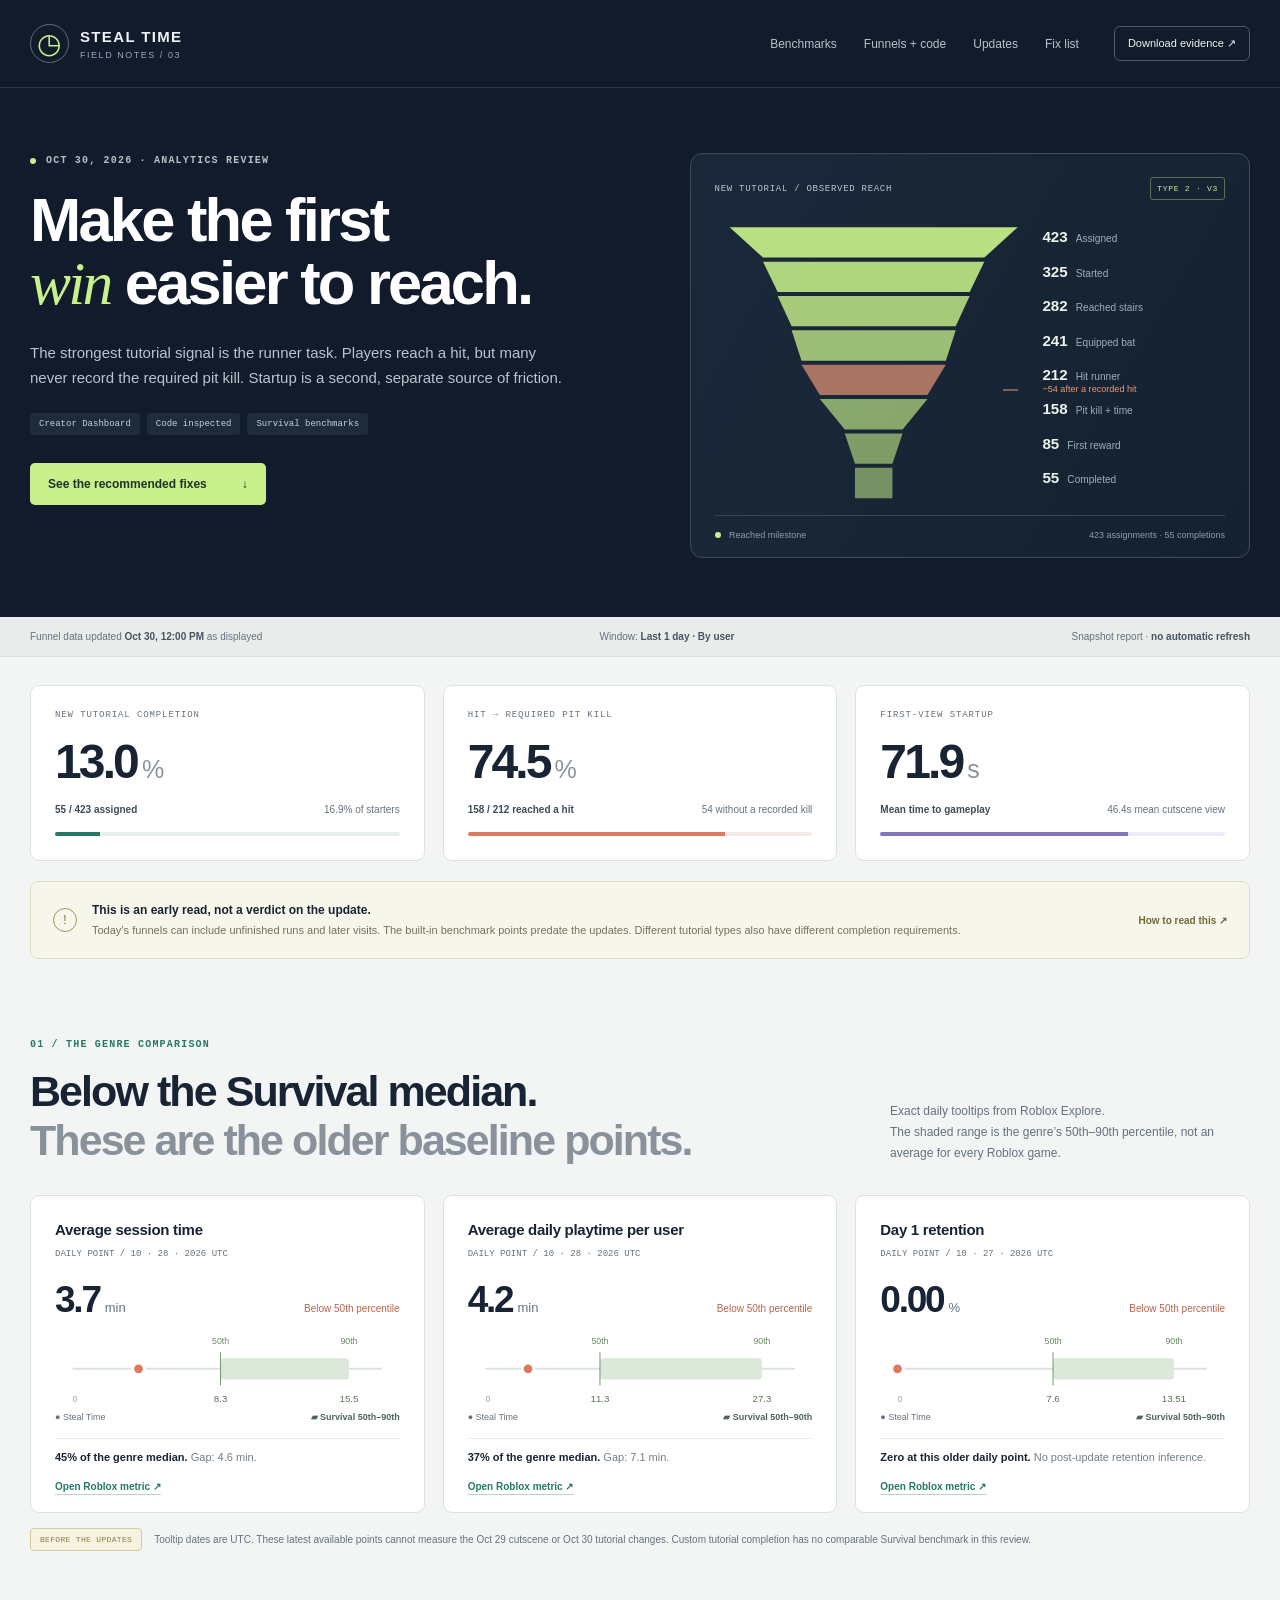
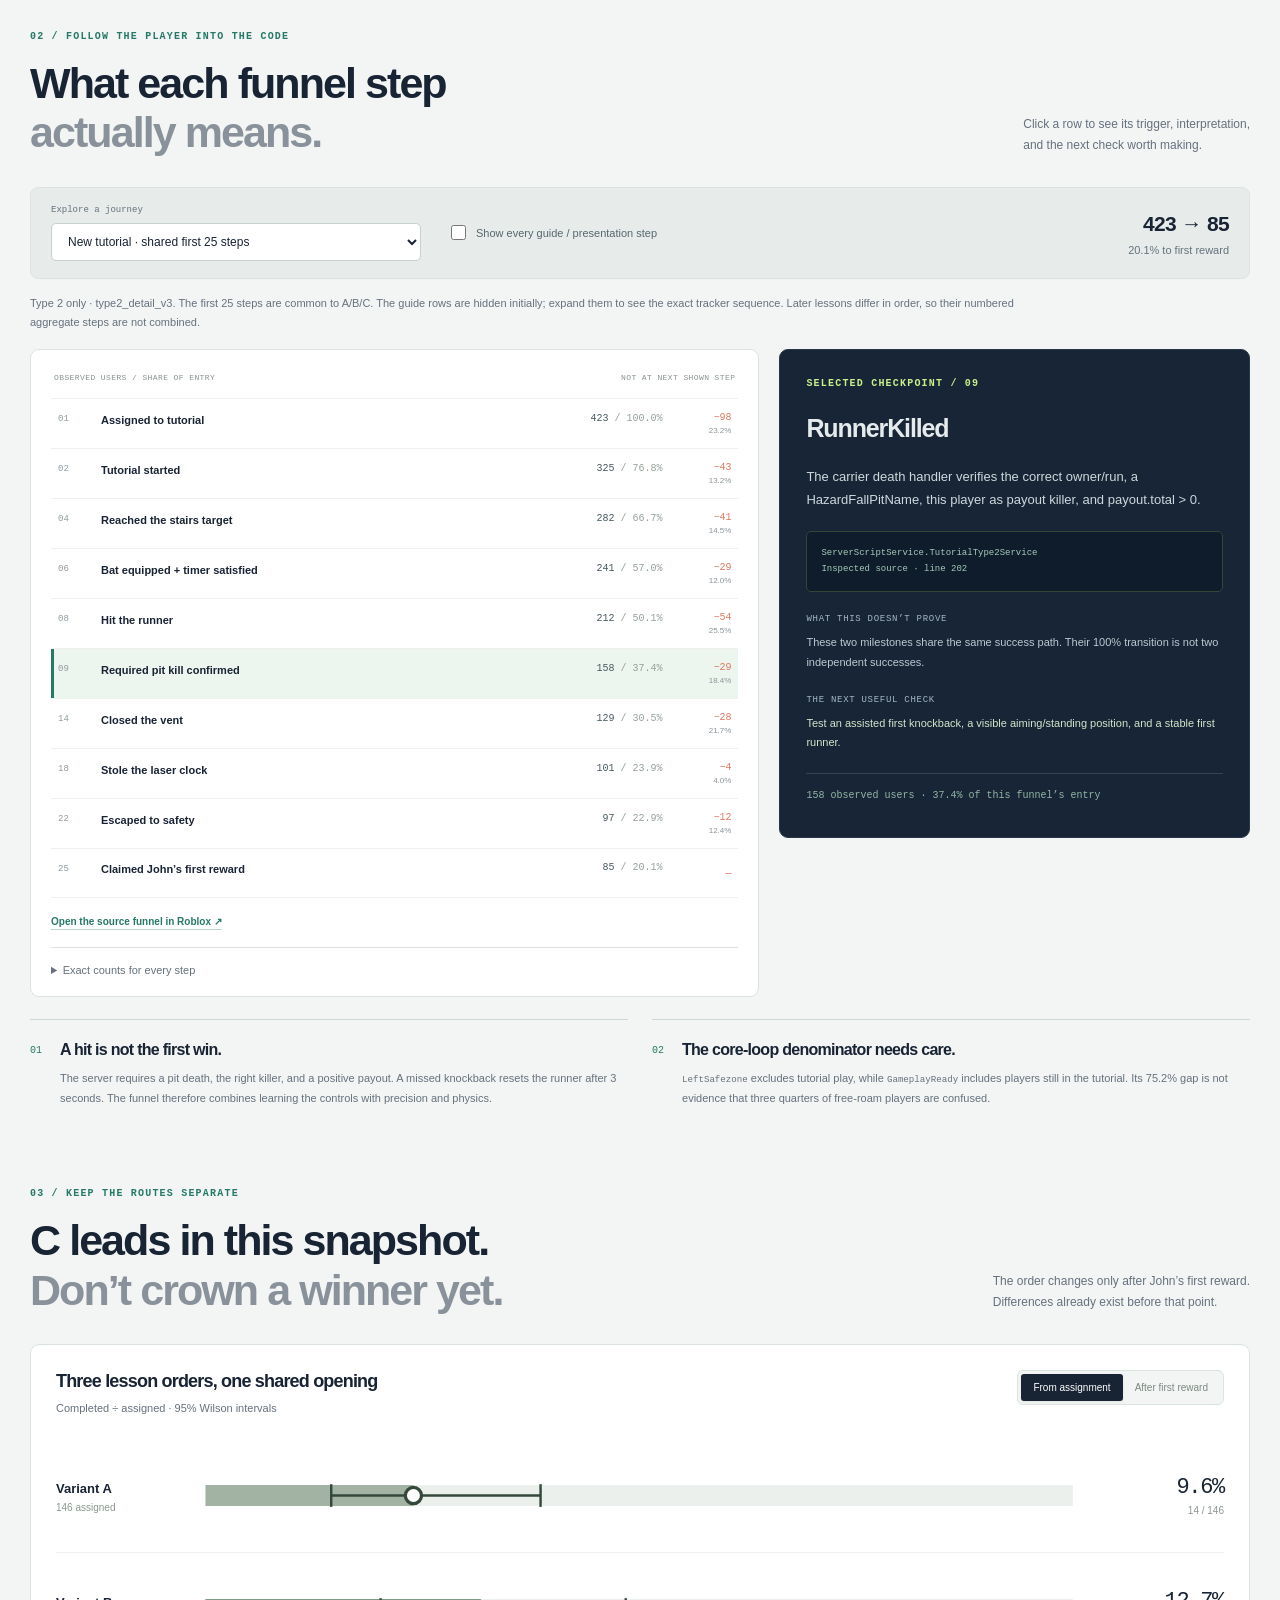
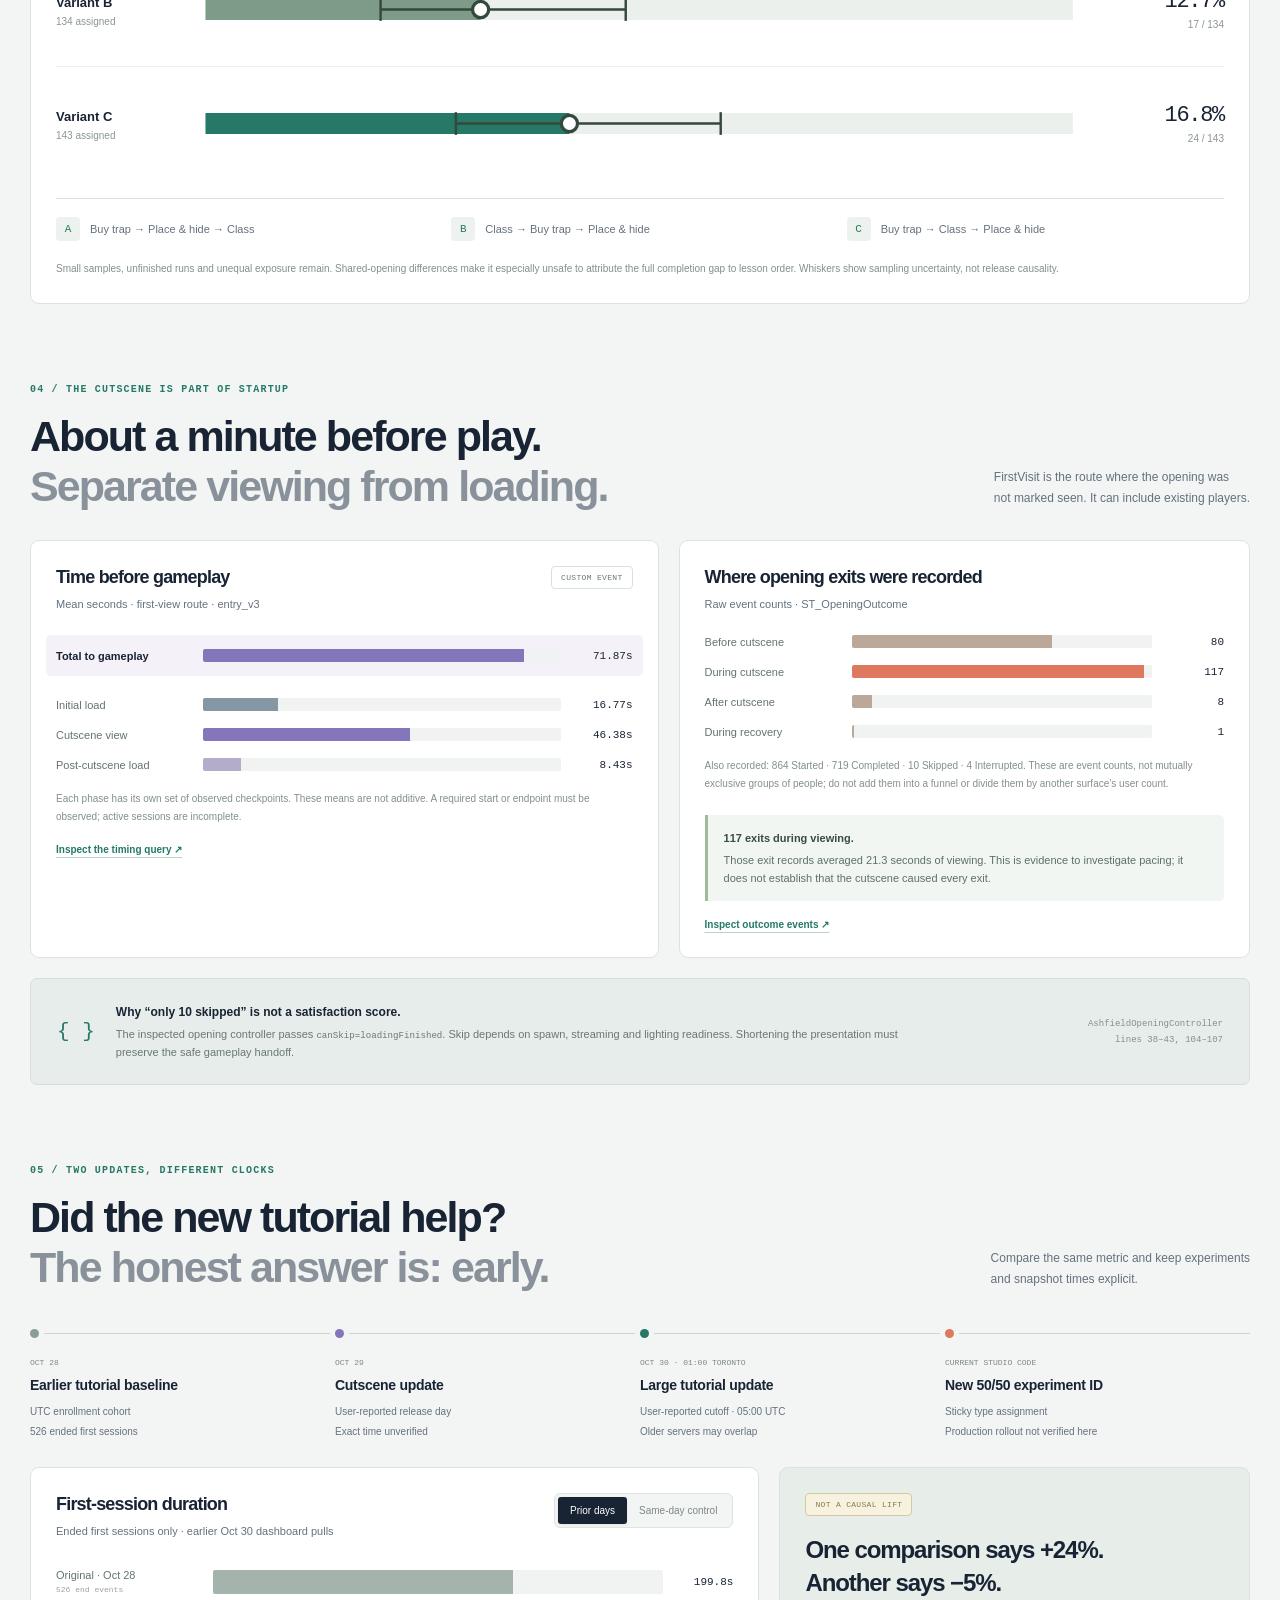
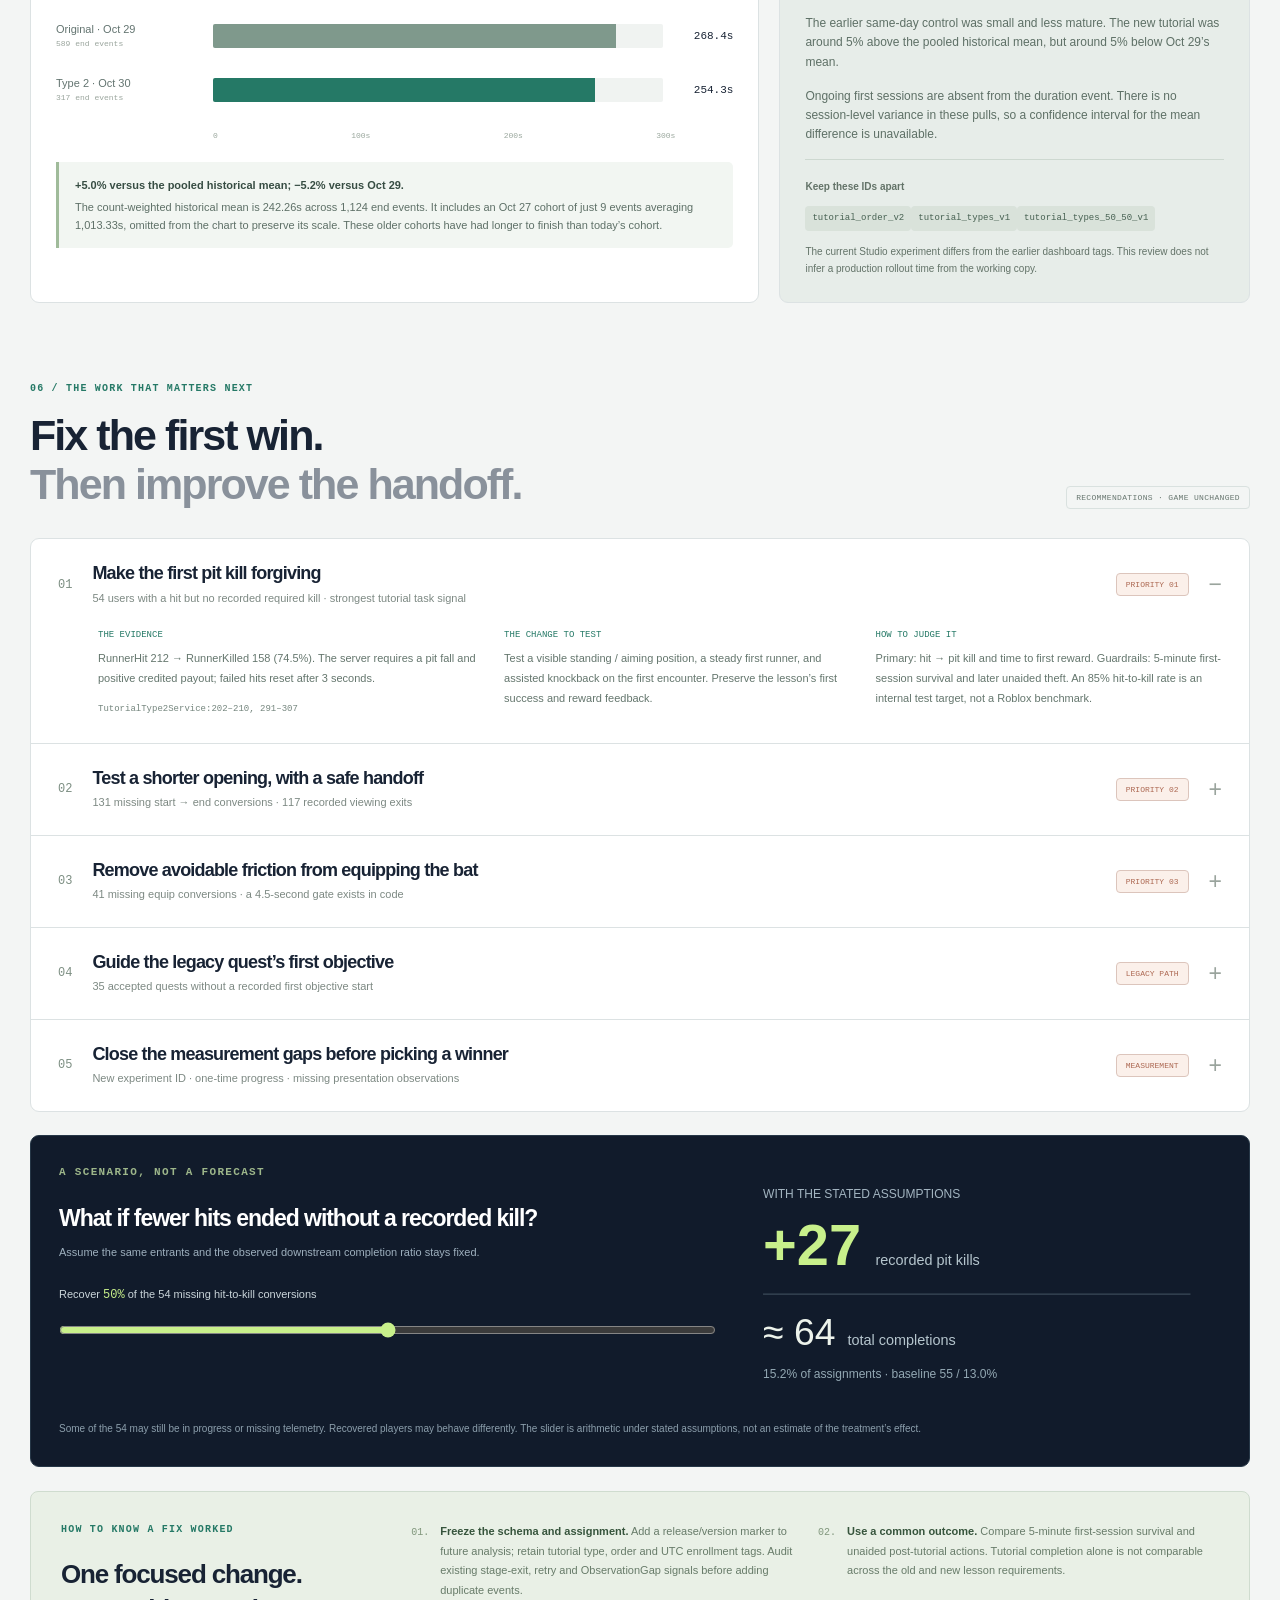
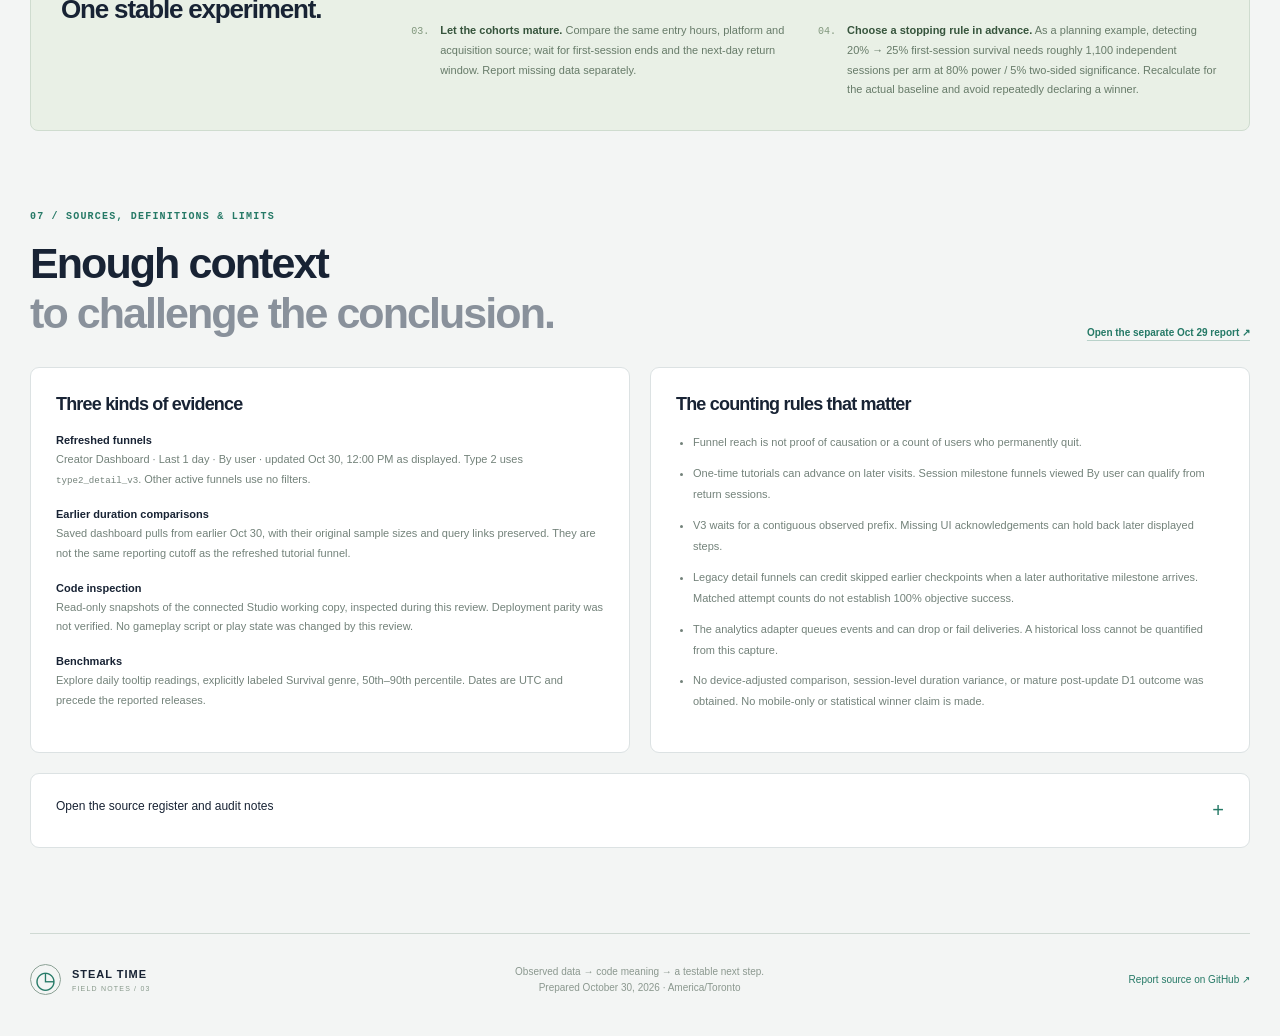
==== oct30/index.html @ 469594ca "Add visual October 30 tutorial and Survival benchmark review" ====
<!doctype html>
<html lang="en">
<head>
  <meta charset="utf-8"><meta name="viewport" content="width=device-width, initial-scale=1">
  <meta name="theme-color" content="#111b2b"><meta name="robots" content="noindex,nofollow">
  <meta name="description" content="A visual, code-linked review of Steal Time's tutorial, cutscene, player funnels and Survival genre benchmarks.">
  <title>Steal Time / Where players get stuck</title>
  <link rel="icon" href="data:image/svg+xml,%3Csvg xmlns='http://www.w3.org/2000/svg' viewBox='0 0 64 64'%3E%3Crect width='64' height='64' rx='16' fill='%23111b2b'/%3E%3Ctext x='32' y='45' text-anchor='middle' font-size='44' fill='%23c8f08b'%3E◷%3C/text%3E%3C/svg%3E">
  <link rel="stylesheet" href="styles.css?v=1">
</head>
<body>
<a class="skip" href="#main">Skip to report</a>
<header class="masthead"><a class="brand" href="#main"><span class="brand-icon">◷</span><span>STEAL TIME <small>FIELD NOTES / 03</small></span></a><nav aria-label="Report navigation"><a href="#benchmarks">Benchmarks</a><a href="#funnels">Funnels + code</a><a href="#updates">Updates</a><a href="#fixes">Fix list</a></nav><button class="download" id="download" disabled>Download evidence ↗</button></header>
<main id="main">
<section class="hero">
  <div class="hero-copy"><p class="eyebrow"><span class="live-dot"></span> OCT 30, 2026 · ANALYTICS REVIEW</p><h1>Make the first<br><em>win</em> easier to reach.</h1><p class="hero-intro">The strongest tutorial signal is the runner task. Players reach a hit, but many never record the required pit kill. Startup is a second, separate source of friction.</p><div class="hero-tags"><span>Creator Dashboard</span><span>Code inspected</span><span>Survival benchmarks</span></div><a class="primary" href="#fixes">See the recommended fixes <span>↓</span></a></div>
  <div class="hero-visual"><div class="visual-heading"><span>NEW TUTORIAL / OBSERVED REACH</span><span class="pill">TYPE 2 · V3</span></div><div id="hero-funnel" aria-label="Tutorial milestone reach chart"></div><div class="hero-visual-bottom"><span><i class="legend-green"></i> Reached milestone</span><span>423 assignments · 55 completions</span></div></div>
</section>
<div class="report-meta"><span>Funnel data updated <b>Oct 30, 12:00 PM</b> as displayed</span><span>Window: <b>Last 1 day · By user</b></span><span>Snapshot report · <b>no automatic refresh</b></span></div>
<div id="load-status" role="status">Loading the verified evidence…</div>
<div id="report" hidden>
<section class="stat-grid" aria-label="Key observations">
  <article class="stat"><p>NEW TUTORIAL COMPLETION</p><strong>13.0<span>%</span></strong><div class="stat-bottom"><b>55 / 423 assigned</b><span>16.9% of starters</span></div><div class="microbar"><i style="width:13%"></i></div></article>
  <article class="stat"><p>HIT → REQUIRED PIT KILL</p><strong>74.5<span>%</span></strong><div class="stat-bottom"><b>158 / 212 reached a hit</b><span>54 without a recorded kill</span></div><div class="microbar coral"><i style="width:74.53%"></i></div></article>
  <article class="stat"><p>FIRST-VIEW STARTUP</p><strong>71.9<span>s</span></strong><div class="stat-bottom"><b>Mean time to gameplay</b><span>46.4s mean cutscene view</span></div><div class="microbar violet"><i style="width:71.9%"></i></div></article>
</section>
<aside class="read-first"><span class="notice-icon">!</span><div><strong>This is an early read, not a verdict on the update.</strong><p>Today’s funnels can include unfinished runs and later visits. The built-in benchmark points predate the updates. Different tutorial types also have different completion requirements.</p></div><a href="#method">How to read this ↗</a></aside>

<section id="benchmarks" class="section">
  <div class="section-head"><div><p class="eyebrow">01 / THE GENRE COMPARISON</p><h2>Below the Survival median.<br><span>These are the older baseline points.</span></h2></div><p class="section-description">Exact daily tooltips from Roblox Explore.<br>The shaded range is the genre’s 50th–90th percentile, not an average for every Roblox game.</p></div>
  <div class="benchmark-grid" id="benchmark-grid"></div>
  <div class="footnote"><span class="mini-pill amber">BEFORE THE UPDATES</span> Tooltip dates are UTC. These latest available points cannot measure the Oct 29 cutscene or Oct 30 tutorial changes. Custom tutorial completion has no comparable Survival benchmark in this review.</div>
</section>

<section id="funnels" class="section">
  <div class="section-head"><div><p class="eyebrow">02 / FOLLOW THE PLAYER INTO THE CODE</p><h2>What each funnel step<br><span>actually means.</span></h2></div><p class="section-description">Click a row to see its trigger, interpretation,<br>and the next check worth making.</p></div>
  <div class="funnel-toolbar"><label>Explore a journey<select id="funnel-select"><option value="shared">New tutorial · shared first 25 steps</option><option value="A">New tutorial · variant A</option><option value="B">New tutorial · variant B</option><option value="C">New tutorial · variant C</option><option value="ST_FirstVisitEntryV3">First-view opening · ST_FirstVisitEntryV3</option><option value="ST_StartupV2">All startup · ST_StartupV2</option><option value="ST_RejoinEntryV3">Returning-player entry · ST_RejoinEntryV3</option><option value="ST_CoreLoop">Normal gameplay · ST_CoreLoop</option><option value="ST_FollowupV2">Legacy tutorial follow-up · ST_FollowupV2</option><option value="ST_Engagement">Session milestones · ST_Engagement</option><option value="ST_Monetization">Shop funnel · ST_Monetization</option></select></label><label class="toggle-label"><input type="checkbox" id="show-guides"> Show every guide / presentation step</label><div class="funnel-summary" id="funnel-summary"></div></div>
  <p class="context" id="funnel-context"></p>
  <div class="funnel-layout"><div class="panel funnel-panel"><div class="chart-columns"><span>OBSERVED USERS / SHARE OF ENTRY</span><span>NOT AT NEXT SHOWN STEP</span></div><div id="funnel-chart"></div><a id="funnel-source" class="source-link" target="_blank" rel="noreferrer">Open the source funnel in Roblox ↗</a><details class="exact-table"><summary>Exact counts for every step</summary><div id="exact-table" class="table-scroll"></div></details></div><aside class="panel code-panel" id="code-panel" aria-live="polite"></aside></div>
  <div class="two-callouts"><article><span class="callout-number">01</span><div><h3>A hit is not the first win.</h3><p>The server requires a pit death, the right killer, and a positive payout. A missed knockback resets the runner after 3 seconds. The funnel therefore combines learning the controls with precision and physics.</p></div></article><article><span class="callout-number">02</span><div><h3>The core-loop denominator needs care.</h3><p><code>LeftSafezone</code> excludes tutorial play, while <code>GameplayReady</code> includes players still in the tutorial. Its 75.2% gap is not evidence that three quarters of free-roam players are confused.</p></div></article></div>
</section>

<section id="variants" class="section">
  <div class="section-head"><div><p class="eyebrow">03 / KEEP THE ROUTES SEPARATE</p><h2>C leads in this snapshot.<br><span>Don’t crown a winner yet.</span></h2></div><p class="section-description">The order changes only after John’s first reward.<br>Differences already exist before that point.</p></div>
  <div class="panel"><div class="panel-head"><div><h3>Three lesson orders, one shared opening</h3><p id="variant-caption">Completed ÷ assigned · 95% Wilson intervals</p></div><div class="segmented" aria-label="Variant comparison denominator"><button class="active" data-denominator="assigned" aria-pressed="true">From assignment</button><button data-denominator="reward" aria-pressed="false">After first reward</button></div></div><div id="variant-chart"></div><div class="route-grid"><div><b>A</b><span>Buy trap → Place & hide → Class</span></div><div><b>B</b><span>Class → Buy trap → Place & hide</span></div><div><b>C</b><span>Buy trap → Class → Place & hide</span></div></div><p class="chart-note">Small samples, unfinished runs and unequal exposure remain. Shared-opening differences make it especially unsafe to attribute the full completion gap to lesson order. Whiskers show sampling uncertainty, not release causality.</p></div>
</section>

<section id="opening" class="section">
  <div class="section-head"><div><p class="eyebrow">04 / THE CUTSCENE IS PART OF STARTUP</p><h2>About a minute before play.<br><span>Separate viewing from loading.</span></h2></div><p class="section-description">FirstVisit is the route where the opening was<br>not marked seen. It can include existing players.</p></div>
  <div class="opening-grid"><article class="panel"><div class="panel-head"><div><h3>Time before gameplay</h3><p>Mean seconds · first-view route · entry_v3</p></div><span class="mini-pill">CUSTOM EVENT</span></div><div id="timing-chart"></div><p class="chart-note">Each phase has its own set of observed checkpoints. These means are not additive. A required start or endpoint must be observed; active sessions are incomplete.</p><a id="timing-source" class="source-link" target="_blank" rel="noreferrer">Inspect the timing query ↗</a></article><article class="panel"><div class="panel-head"><div><h3>Where opening exits were recorded</h3><p>Raw event counts · ST_OpeningOutcome</p></div></div><div id="opening-exits"></div><div class="small-insight"><strong>117 exits during viewing.</strong><p>Those exit records averaged 21.3 seconds of viewing. This is evidence to investigate pacing; it does not establish that the cutscene caused every exit.</p></div><a id="opening-source" class="source-link" target="_blank" rel="noreferrer">Inspect outcome events ↗</a></article></div>
  <div class="code-strip"><span class="code-symbol">{ }</span><div><strong>Why “only 10 skipped” is not a satisfaction score.</strong><p>The inspected opening controller passes <code>canSkip=loadingFinished</code>. Skip depends on spawn, streaming and lighting readiness. Shortening the presentation must preserve the safe gameplay handoff.</p></div><span class="source-file">AshfieldOpeningController<br>lines 38–43, 104–107</span></div>
</section>

<section id="updates" class="section">
  <div class="section-head"><div><p class="eyebrow">05 / TWO UPDATES, DIFFERENT CLOCKS</p><h2>Did the new tutorial help?<br><span>The honest answer is: early.</span></h2></div><p class="section-description">Compare the same metric and keep experiments<br>and snapshot times explicit.</p></div>
  <div class="timeline"><article><span class="timeline-dot muted"></span><p>OCT 28</p><h3>Earlier tutorial baseline</h3><span>UTC enrollment cohort<br>526 ended first sessions</span></article><article><span class="timeline-dot purple"></span><p>OCT 29</p><h3>Cutscene update</h3><span>User-reported release day<br>Exact time unverified</span></article><article><span class="timeline-dot green"></span><p>OCT 30 · 01:00 TORONTO</p><h3>Large tutorial update</h3><span>User-reported cutoff · 05:00 UTC<br>Older servers may overlap</span></article><article><span class="timeline-dot coral-dot"></span><p>CURRENT STUDIO CODE</p><h3>New 50/50 experiment ID</h3><span>Sticky type assignment<br>Production rollout not verified here</span></article></div>
  <div class="comparison-layout"><article class="panel"><div class="panel-head"><div><h3>First-session duration</h3><p id="comparison-caption">Ended first sessions only · earlier Oct 30 dashboard pulls</p></div><div class="segmented" aria-label="Duration comparison"><button class="active" data-comparison="historical" aria-pressed="true">Prior days</button><button data-comparison="sameDay" aria-pressed="false">Same-day control</button></div></div><div id="duration-chart"></div><div id="comparison-note" class="small-insight"></div></article><article class="panel comparison-readout"><span class="mini-pill amber">NOT A CAUSAL LIFT</span><h3>One comparison says +24%.<br>Another says −5%.</h3><p>The earlier same-day control was small and less mature. The new tutorial was around 5% above the pooled historical mean, but around 5% below Oct 29’s mean.</p><p>Ongoing first sessions are absent from the duration event. There is no session-level variance in these pulls, so a confidence interval for the mean difference is unavailable.</p><div class="separation-note"><strong>Keep these IDs apart</strong><code>tutorial_order_v2</code><code>tutorial_types_v1</code><code>tutorial_types_50_50_v1</code><span>The current Studio experiment differs from the earlier dashboard tags. This review does not infer a production rollout time from the working copy.</span></div></article></div>
</section>

<section id="fixes" class="section">
  <div class="section-head"><div><p class="eyebrow">06 / THE WORK THAT MATTERS NEXT</p><h2>Fix the first win.<br><span>Then improve the handoff.</span></h2></div><span class="mini-pill">RECOMMENDATIONS · GAME UNCHANGED</span></div>
  <div class="fix-list" id="fix-list"></div>
  <div class="opportunity panel"><div><p class="eyebrow">A SCENARIO, NOT A FORECAST</p><h3>What if fewer hits ended without a recorded kill?</h3><p>Assume the same entrants and the observed downstream completion ratio stays fixed.</p><label for="rescue">Recover <output id="rescue-pct">50%</output> of the 54 missing hit-to-kill conversions</label><input id="rescue" type="range" min="0" max="100" value="50" step="5"></div><div id="scenario-chart"></div><p class="chart-note">Some of the 54 may still be in progress or missing telemetry. Recovered players may behave differently. The slider is arithmetic under stated assumptions, not an estimate of the treatment’s effect.</p></div>
  <div class="experiment-plan"><div><p class="eyebrow">HOW TO KNOW A FIX WORKED</p><h3>One focused change.<br>One stable experiment.</h3></div><ol><li><b>Freeze the schema and assignment.</b> Add a release/version marker to future analysis; retain tutorial type, order and UTC enrollment tags. Audit existing stage-exit, retry and ObservationGap signals before adding duplicate events.</li><li><b>Use a common outcome.</b> Compare 5-minute first-session survival and unaided post-tutorial actions. Tutorial completion alone is not comparable across the old and new lesson requirements.</li><li><b>Let the cohorts mature.</b> Compare the same entry hours, platform and acquisition source; wait for first-session ends and the next-day return window. Report missing data separately.</li><li><b>Choose a stopping rule in advance.</b> As a planning example, detecting 20% → 25% first-session survival needs roughly 1,100 independent sessions per arm at 80% power / 5% two-sided significance. Recalculate for the actual baseline and avoid repeatedly declaring a winner.</li></ol></div>
</section>

<section id="method" class="section methodology">
  <div class="section-head"><div><p class="eyebrow">07 / SOURCES, DEFINITIONS & LIMITS</p><h2>Enough context<br><span>to challenge the conclusion.</span></h2></div><a href="../" class="source-link">Open the separate Oct 29 report ↗</a></div>
  <div class="method-grid"><article class="panel"><h3>Three kinds of evidence</h3><dl><dt>Refreshed funnels</dt><dd>Creator Dashboard · Last 1 day · By user · updated Oct 30, 12:00 PM as displayed. Type 2 uses <code>type2_detail_v3</code>. Other active funnels use no filters.</dd><dt>Earlier duration comparisons</dt><dd>Saved dashboard pulls from earlier Oct 30, with their original sample sizes and query links preserved. They are not the same reporting cutoff as the refreshed tutorial funnel.</dd><dt>Code inspection</dt><dd>Read-only snapshots of the connected Studio working copy, inspected during this review. Deployment parity was not verified. No gameplay script or play state was changed by this review.</dd><dt>Benchmarks</dt><dd>Explore daily tooltip readings, explicitly labeled Survival genre, 50th–90th percentile. Dates are UTC and precede the reported releases.</dd></dl></article><article class="panel"><h3>The counting rules that matter</h3><ul><li>Funnel reach is not proof of causation or a count of users who permanently quit.</li><li>One-time tutorials can advance on later visits. Session milestone funnels viewed By user can qualify from return sessions.</li><li>V3 waits for a contiguous observed prefix. Missing UI acknowledgements can hold back later displayed steps.</li><li>Legacy detail funnels can credit skipped earlier checkpoints when a later authoritative milestone arrives. Matched attempt counts do not establish 100% objective success.</li><li>The analytics adapter queues events and can drop or fail deliveries. A historical loss cannot be quantified from this capture.</li><li>No device-adjusted comparison, session-level duration variance, or mature post-update D1 outcome was obtained. No mobile-only or statistical winner claim is made.</li></ul></article></div>
  <details class="panel source-details"><summary>Open the source register and audit notes <span>+</span></summary><div id="source-register"></div><ul id="audit-notes"></ul><div class="docs"><a href="https://create.roblox.com/docs/production/analytics/analytics-dashboard" target="_blank" rel="noreferrer">Roblox benchmark definitions ↗</a><a href="https://create.roblox.com/docs/production/analytics/funnel-events" target="_blank" rel="noreferrer">Roblox funnel counting rules ↗</a><a href="https://create.roblox.com/docs/production/analytics/engagement" target="_blank" rel="noreferrer">Roblox engagement metrics ↗</a><a href="https://create.roblox.com/docs/discovery-faq" target="_blank" rel="noreferrer">Discovery and benchmark context ↗</a></div></details>
</section>
</div>
<footer><a class="brand" href="#main"><span class="brand-icon">◷</span><span>STEAL TIME <small>FIELD NOTES / 03</small></span></a><p>Observed data → code meaning → a testable next step.<br>Prepared October 30, 2026 · America/Toronto</p><a href="https://github.com/claorx/steal-time-insights/tree/codex/publish/oct30" target="_blank" rel="noreferrer">Report source on GitHub ↗</a></footer>
</main>
<script src="app.js?v=1" defer></script>
</body></html>
---- oct30/styles.css ----
@charset "UTF-8";
:root{--ink:#182334;--muted:#65717e;--paper:#f3f5f4;--line:#dce2e3;--navy:#111b2b;--green:#c8f08b;--teal:#257966;--coral:#de785f;--purple:#8575ba;--blue:#4e81ab;--mono:ui-monospace,Consolas,monospace}
*{box-sizing:border-box}html{scroll-behavior:smooth;scroll-padding-top:100px}body{margin:0;background:var(--paper);color:var(--ink);font-family:Inter,"Segoe UI",Arial,sans-serif;-webkit-font-smoothing:antialiased}button,select,input{font:inherit}button,a,input,select{touch-action:manipulation}button{cursor:pointer}a{color:inherit;text-decoration:none}button:focus-visible,a:focus-visible,input:focus-visible,select:focus-visible,summary:focus-visible{outline:3px solid #5598c8;outline-offset:4px}button{color:inherit}p{line-height:1.6}h1,h2,h3,p{margin-top:0}h1,h2,h3{letter-spacing:-.045em}h2{font-size:clamp(29px,3.5vw,43px);line-height:1.15;margin-bottom:0;font-weight:650}h2 span{color:#89919b}h3{font-size:21px;line-height:1.3;font-weight:650;margin-bottom:10px}code{font-family:var(--mono);font-size:.83em;overflow-wrap:anywhere}svg{display:block;max-width:100%;height:auto}svg text{font-family:Inter,"Segoe UI",Arial,sans-serif}svg .svg-mono{font-family:var(--mono)}[hidden]{display:none!important}.skip{position:fixed;left:16px;top:-100px;background:white;padding:14px;z-index:200}.skip:focus{top:12px}
.masthead{height:88px;background:var(--navy);color:#f0f2f6;display:flex;align-items:center;gap:35px;padding:0 max(30px,calc((100vw - 1350px)/2));border-bottom:1px solid #2b3543;position:sticky;top:0;z-index:30}.brand{display:flex;align-items:center;gap:11px;font-size:15px;font-weight:750;letter-spacing:.09em;white-space:nowrap}.brand-icon{display:grid;place-items:center;width:39px;height:39px;border:1px solid #5b6e74;border-radius:50%;color:var(--green);font-size:28px;font-weight:400;line-height:1}.brand small{display:block;font-size:9px;letter-spacing:.17em;color:#9aa8b4;font-weight:500;margin-top:5px}.masthead nav{display:flex;gap:27px;margin-left:auto;font-size:12px;color:#b6c1ca}.masthead nav a:hover{color:white}.download{background:transparent;border:1px solid #4b5867;border-radius:6px;padding:10px 13px;font-size:11px;white-space:nowrap;color:#eef3f1}.download:disabled{opacity:.5}main{overflow:hidden}.hero{background:var(--navy);color:white;display:grid;grid-template-columns:1.07fr 1fr;gap:60px;padding:65px max(30px,calc((100vw - 1350px)/2)) 59px}.eyebrow{font-family:var(--mono);font-size:10px;font-weight:600;letter-spacing:.12em;color:var(--teal);margin-bottom:19px}.hero .eyebrow{color:#b4c1c5;display:flex;gap:10px;align-items:center}.live-dot{height:6px;width:6px;border-radius:100%;background:var(--green)}h1{font-size:clamp(44px,4.8vw,69px);line-height:1.03;font-weight:600;margin-bottom:24px}h1 em{font-family:Georgia,serif;font-weight:400;color:var(--green)}.hero-intro{max-width:540px;color:#b9c4cf;font-size:15px;line-height:1.7;margin-bottom:22px}.hero-tags{display:flex;gap:7px;flex-wrap:wrap;margin-bottom:28px}.hero-tags span{font:9px var(--mono);padding:6px 9px;border-radius:3px;background:#1e2b3d;color:#c7d1d7}.primary{display:inline-flex;align-items:center;gap:35px;border-radius:5px;padding:14px 18px;background:var(--green);color:#203126;font-weight:650;font-size:12px}.primary:hover{background:#dcffaa}.hero-visual{align-self:center;padding:23px 24px 17px;border:1px solid #3c4b59;border-radius:12px;background:linear-gradient(120deg,#1a293a,#152131);min-width:0}.visual-heading{display:flex;justify-content:space-between;gap:10px;align-items:center;font:9px var(--mono);color:#b9c8ce;letter-spacing:.08em}.pill{font:8px var(--mono);color:var(--green);border:1px solid #5a7056;padding:6px;border-radius:3px;white-space:nowrap}.hero-visual-bottom{display:flex;justify-content:space-between;color:#8e9da9;font-size:9px;border-top:1px solid #364353;padding-top:14px;gap:10px}.hero-visual-bottom i{display:inline-block;width:6px;height:6px;border-radius:50%;background:var(--green);margin-right:6px}.report-meta{display:flex;justify-content:space-between;gap:12px;flex-wrap:wrap;padding:14px max(30px,calc((100vw - 1350px)/2));background:#e8edeb;border-bottom:1px solid var(--line);font-size:10px;color:var(--muted)}.report-meta b{color:#465460;font-weight:600}#load-status{padding:30px;text-align:center;font-size:14px}#report,.section{max-width:1350px;margin:0 auto}#report{padding:0 0 20px}.section{padding-top:78px}.section-head{display:flex;justify-content:space-between;gap:35px;align-items:flex-end;margin-bottom:29px}.section-head .eyebrow{margin-bottom:14px}.section-description{font-size:12px;color:var(--muted);margin-bottom:2px;max-width:360px;line-height:1.75}.stat-grid{display:grid;grid-template-columns:repeat(3,1fr);gap:18px;margin-top:28px}.stat{background:white;border:1px solid var(--line);padding:24px;border-radius:9px}.stat>p{font:9px var(--mono);letter-spacing:.1em;color:var(--muted);margin-bottom:18px}.stat strong{font-size:48px;font-weight:550;line-height:1;letter-spacing:-.06em}.stat strong span{font-size:25px;font-weight:400;color:#8a959a;margin-left:5px}.stat-bottom{font-size:10px;display:flex;justify-content:space-between;gap:10px;margin-top:18px;color:var(--muted)}.stat-bottom b{font-weight:600;color:#3d4c58}.microbar{height:4px;background:#e8f0ec;margin-top:17px;overflow:hidden;border-radius:9px}.microbar i{height:100%;display:block;background:var(--teal)}.microbar.coral{background:#f6ebe6}.microbar.coral i{background:var(--coral)}.microbar.violet{background:#efedf7}.microbar.violet i{background:var(--purple)}.read-first{border:1px solid #dedbc8;border-radius:8px;margin-top:20px;padding:18px 22px;background:#f7f6eb;display:flex;gap:15px;align-items:center}.notice-icon{display:grid;place-items:center;border:1px solid #9c9463;width:24px;height:24px;border-radius:100%;font:13px var(--mono);color:#877d43;flex:none}.read-first strong{font-size:12px;font-weight:650}.read-first p{font-size:11px;color:#77715d;margin:4px 0 0}.read-first a{white-space:nowrap;font-size:10px;font-weight:600;margin-left:auto;color:#70673b}.benchmark-grid{display:grid;grid-template-columns:repeat(3,1fr);gap:18px}.benchmark{padding:24px 24px 18px;border:1px solid var(--line);background:white;border-radius:9px}.benchmark h3{font-size:15px;letter-spacing:-.02em}.bench-date{font:9px var(--mono);color:var(--muted)}.bench-values{display:flex;align-items:baseline;gap:5px;margin:20px 0 5px}.bench-values strong{font-size:37px;letter-spacing:-.06em;font-weight:550}.bench-values>span{color:var(--muted);font-size:13px}.bench-status{font-size:10px;color:#b8644d;margin-left:auto}.bench-legend{font-size:9px;color:var(--muted);display:flex;justify-content:space-between;gap:6px}.bench-legend b{color:#4b645f;font-weight:600}.bench-ratio{border-top:1px solid #e8eceb;padding-top:12px;margin-top:16px;font-size:11px;color:#727e87}.bench-ratio b{color:var(--ink)}.footnote{font-size:10px;line-height:1.7;color:var(--muted);margin-top:15px;display:flex;gap:12px;align-items:center}.mini-pill{display:inline-block;padding:6px 9px;border:1px solid #d9e1df;border-radius:4px;color:#687770;font:8px var(--mono);letter-spacing:.04em;white-space:nowrap}.mini-pill.amber{border-color:#d4ca9e;background:#f7f2df;color:#8c7948}.panel{background:white;border:1px solid var(--line);border-radius:9px;padding:25px;min-width:0}.panel-head{display:flex;align-items:flex-start;justify-content:space-between;gap:20px;margin-bottom:22px}.panel-head h3{font-size:18px;margin-bottom:6px}.panel-head p{font-size:11px;color:var(--muted);margin-bottom:0}.funnel-toolbar{display:flex;align-items:center;gap:26px;flex-wrap:wrap;background:#e7ecea;border:1px solid var(--line);padding:17px 20px;border-radius:8px}.funnel-toolbar>label:first-child{font:9px var(--mono);color:var(--muted)}select{display:block;margin-top:8px;font-family:Inter,"Segoe UI",Arial,sans-serif;font-size:12px;color:var(--ink);border:1px solid #c6d0cf;border-radius:5px;background:white;padding:10px 36px 10px 12px;max-width:100%;width:370px}.toggle-label{font-size:11px;display:flex;align-items:center;gap:7px;color:#56676e}.toggle-label input{accent-color:var(--teal);width:15px;height:15px}.funnel-summary{margin-left:auto;text-align:right;font-size:11px;color:var(--muted);line-height:1.7}.funnel-summary strong{color:var(--ink);font-size:21px;font-weight:550;letter-spacing:-.03em}.context{font-size:11px;line-height:1.7;margin:15px 0 18px;color:var(--muted);max-width:1000px}.funnel-layout{display:grid;grid-template-columns:1.55fr 1fr;gap:20px;align-items:start}.funnel-panel{padding:20px}.chart-columns{font:8px var(--mono);letter-spacing:.05em;color:#87928e;display:flex;justify-content:space-between;gap:20px;padding:3px 3px 16px;border-bottom:1px solid #edf0ef}.funnel-row{width:100%;display:grid;grid-template-columns:34px minmax(120px,1fr) 60px;gap:9px;text-align:left;border:0;border-bottom:1px solid #edf0ef;background:white;position:relative;padding:13px 7px;align-items:center}.funnel-row:hover{background:#f4f8f5}.funnel-row.selected{background:#edf5ef;box-shadow:inset 3px 0 var(--teal)}.step-index{font:9px var(--mono);color:#8d9a9f;align-self:start;padding-top:2px}.step-name{font-size:11px;line-height:1.35;font-weight:550}.step-line{display:flex;justify-content:space-between;gap:8px;margin-bottom:7px}.step-number{font:10px var(--mono);color:#46595f;white-space:nowrap}.step-track{height:7px;background:#edf0f0;border-radius:2px;position:relative;overflow:hidden}.step-fill{height:100%;background:var(--teal);border-radius:2px;display:block;min-width:0}.step-fill.guide{background:#8baba2}.step-loss{font:10px var(--mono);text-align:right;color:var(--coral)}.step-loss small{display:block;font:8px Inter,"Segoe UI",sans-serif;margin-top:3px;color:#899499}.source-link{display:inline-block;margin-top:18px;font-size:10px;color:var(--teal);font-weight:600;text-decoration:underline;text-decoration-color:#b9d2ca;text-underline-offset:4px}.code-panel{position:sticky;top:110px;background:#172536;color:#e5ebec;border-color:#263747;padding:26px}.code-panel .eyebrow{color:var(--green);margin-bottom:20px}.code-panel h3{font-size:25px;margin-bottom:20px;overflow-wrap:anywhere}.code-panel .meaning{font-size:13px;line-height:1.8;color:#ced8dc}.code-location{font:9px var(--mono);color:#a5cbb9;padding:14px;background:#0e1c2b;border:1px solid #304737;border-radius:5px;line-height:1.7;overflow-wrap:anywhere;margin-top:20px}.code-panel h4{font:9px var(--mono);color:#a6b8c3;margin:22px 0 9px;letter-spacing:.08em}.code-panel .caution,.code-panel .next{font-size:11px;line-height:1.8;margin-bottom:0;color:#bbc9d1}.code-panel .next{color:#d5e5ca}.code-panel .reach{font:10px var(--mono);color:#94b7a5;border-top:1px solid #344454;padding-top:16px;margin-top:20px}.exact-table{margin-top:18px;border-top:1px solid var(--line);padding-top:16px;font-size:11px}.exact-table summary{cursor:pointer;color:var(--muted)}table{border-collapse:collapse;width:100%;font-size:10px;text-align:left;margin-top:14px}th,td{padding:10px 8px;border-bottom:1px solid #e5ebe8;white-space:nowrap}th{font-weight:600;color:#748079}td:first-child{white-space:normal;min-width:150px}.table-scroll{overflow-x:auto}.two-callouts{display:grid;grid-template-columns:1fr 1fr;gap:24px;margin-top:22px}.two-callouts article{display:flex;gap:18px;border-top:1px solid #cfd9d3;padding-top:20px}.callout-number{font:10px var(--mono);color:var(--teal);margin-top:5px}.two-callouts h3{font-size:16px;margin-bottom:8px}.two-callouts p{font-size:11px;color:var(--muted);line-height:1.8;margin:0}.segmented{display:flex;padding:3px;border:1px solid #dce4e0;border-radius:6px;background:#f2f5f3;flex:none}.segmented button{background:transparent;border:0;border-radius:3px;padding:8px 12px;font-size:10px;color:#7d8982;white-space:nowrap}.segmented button.active{background:var(--ink);color:white;box-shadow:0 1px 3px #0001}.route-grid{display:grid;grid-template-columns:repeat(3,1fr);gap:18px;border-top:1px solid var(--line);padding-top:18px;margin-top:18px}.route-grid>div{display:flex;gap:10px;align-items:center;font-size:11px;color:var(--muted)}.route-grid b{display:grid;place-items:center;width:24px;height:24px;background:#edf2ee;border-radius:4px;color:var(--teal);font:11px var(--mono);flex:none}.chart-note{font-size:10px;line-height:1.8;color:#829089;margin:19px 0 0}.opening-grid{display:grid;grid-template-columns:1.1fr 1fr;gap:20px}.bar-row{display:grid;grid-template-columns:135px 1fr 60px;gap:12px;align-items:center;margin:17px 0}.bar-label{font-size:11px;color:#637470}.bar-track{height:13px;border-radius:2px;background:#f0f3f1;overflow:hidden}.bar-track>span{height:100%;display:block;background:var(--purple)}.bar-val{font:11px var(--mono);text-align:right;color:var(--ink)}.bar-row.major{background:#f4f1f8;padding:14px 10px;margin:0 -10px 22px;border-radius:5px}.bar-row.major .bar-label{color:var(--ink);font-weight:600}.bar-row.major .bar-track>span{background:var(--ink)}.small-insight{background:#f2f6f2;border-left:3px solid #a0bb9a;border-radius:0 5px 5px 0;padding:14px 16px;margin-top:22px;font-size:11px;line-height:1.7;color:#5e7067}.small-insight strong{color:#374d43;font-weight:650}.small-insight p{margin:4px 0 0;font-size:11px}.code-strip{margin-top:20px;display:flex;align-items:center;gap:21px;padding:23px 26px;background:#e7edea;border-radius:7px;border:1px solid #d4dfd8}.code-symbol{font:21px var(--mono);color:var(--teal);flex:none}.code-strip strong{font-size:12px}.code-strip p{font-size:11px;color:#697970;max-width:820px;margin:6px 0 0}.source-file{margin-left:auto;font:9px var(--mono);line-height:1.8;color:#819389;text-align:right;white-space:nowrap}.timeline{display:grid;grid-template-columns:repeat(4,1fr);margin-bottom:26px;padding-top:12px}.timeline article{border-top:1px solid #cbd5d0;position:relative;padding:24px 25px 0 0}.timeline-dot{position:absolute;top:-5px;left:0;width:9px;height:9px;border-radius:50%;background:#8a9e96;box-shadow:0 0 0 5px var(--paper)}.timeline-dot.purple{background:var(--purple)}.timeline-dot.green{background:var(--teal)}.timeline-dot.coral-dot{background:var(--coral)}.timeline p{font:8px var(--mono);color:#7c8882;margin-bottom:9px}.timeline h3{font-size:14px;letter-spacing:-.02em;margin-bottom:7px}.timeline article>span:last-child{font-size:10px;color:var(--muted);line-height:1.8}.comparison-layout{display:grid;grid-template-columns:1.55fr 1fr;gap:20px}.comparison-readout{background:#e7ede9;display:flex;flex-direction:column;align-items:flex-start}.comparison-readout h3{font-size:24px;line-height:1.35;margin-top:18px;margin-bottom:15px}.comparison-readout p{font-size:12px;color:#5e7066;margin-bottom:15px}.separation-note{border-top:1px solid #cdd8d0;padding-top:18px;margin-top:auto;font-size:10px;color:#637368;line-height:1.8}.separation-note strong{display:block;margin-bottom:10px;font-size:10px}.separation-note code{display:inline-block;background:#d9e2da;padding:4px 7px;border-radius:4px;margin-bottom:5px;font-size:9px;color:#476152}.separation-note span{display:block;font-size:10px;line-height:1.7;margin-top:7px}.fix-list{border:1px solid var(--line);border-radius:9px;overflow:hidden;background:white}.fix{border-bottom:1px solid var(--line)}.fix:last-child{border-bottom:0}.fix summary{display:flex;align-items:center;gap:20px;padding:23px 27px;cursor:pointer;list-style:none}.fix summary::-webkit-details-marker{display:none}.fix-rank{font:12px var(--mono);color:#7c8e82}.fix-title{flex:1}.fix-title h3{font-size:18px;margin-bottom:4px}.fix-title p{font-size:11px;color:#7d8983;margin-bottom:0}.fix-tag{border:1px solid #dcc5bc;background:#fbf0ea;color:#ac6852;border-radius:4px;padding:6px 9px;font:8px var(--mono);white-space:nowrap}.fix summary:after{content:'+';font-size:23px;font-weight:300;color:#9aa49d}.fix[open] summary:after{content:'−'}.fix-content{display:grid;grid-template-columns:1.1fr 1fr 1fr;gap:25px;padding:0 27px 25px 67px}.fix-content p{font-size:11px;color:#64766d;line-height:1.8;margin:0}.fix-content h4{font:9px var(--mono);margin:0 0 9px;color:var(--teal)}.fix-content code{color:#75867e;font-size:9px}.opportunity{display:grid;grid-template-columns:1.4fr 1fr;gap:20px 35px;margin-top:23px;background:var(--navy);border-color:#263747;color:white;padding:28px}.opportunity .eyebrow{color:#9db68a}.opportunity h3{font-size:23px}.opportunity p{font-size:11px;color:#9eb0be;margin-bottom:23px}.opportunity label{font-size:11px;display:block;line-height:1.7;color:#cad5da}.opportunity output{font:12px var(--mono);color:var(--green)}.opportunity input{width:100%;accent-color:var(--green);margin:18px 0 0}.opportunity>.chart-note{grid-column:1/-1;margin:0;font-size:10px;color:#8c9fac}.experiment-plan{margin-top:24px;display:grid;grid-template-columns:1fr 2.6fr;gap:45px;border:1px solid #cfdccf;padding:30px;background:#e9f0e6;border-radius:8px}.experiment-plan h3{font-size:26px;line-height:1.35}.experiment-plan ol{margin:0;padding:0 0 0 20px;display:grid;grid-template-columns:1fr 1fr;gap:20px 30px;list-style-type:decimal-leading-zero}.experiment-plan li{font-size:11px;line-height:1.8;color:#677b69;padding-left:5px}.experiment-plan li::marker{font:10px var(--mono);color:#81977d}.experiment-plan b{color:#36543c;font-weight:650}.method-grid{display:grid;grid-template-columns:1fr 1fr;gap:20px}.method-grid h3{font-size:18px}.method-grid dt{font-size:11px;font-weight:650;margin-top:18px}.method-grid dd{font-size:11px;color:#73827a;line-height:1.8;margin:4px 0 0}.method-grid ul{padding-left:17px;margin-bottom:0}.method-grid li{font-size:11px;color:#73827a;line-height:1.9;margin:10px 0}.source-details{margin-top:20px}.source-details summary{display:flex;justify-content:space-between;font-size:12px;cursor:pointer;list-style:none}.source-details summary>span{font-size:20px;color:var(--teal)}.source-details ul{padding-left:17px}.source-details li{font-size:11px;color:#6e7e74;line-height:1.8;margin-bottom:9px}.docs{display:flex;gap:16px;flex-wrap:wrap;margin-top:22px}.docs a{font-size:10px;color:var(--teal);text-decoration:underline;text-underline-offset:3px}footer{max-width:1350px;margin:65px auto 0;padding:30px 0 40px;border-top:1px solid #cfd9d3;display:flex;gap:30px;align-items:center;justify-content:space-between}footer .brand{font-size:11px}footer .brand-icon{color:var(--teal);border-color:#8ca296;width:31px;height:31px;font-size:24px}footer .brand small{font-size:7px;color:#87998b}footer p{font-size:10px;color:#8b988f;margin:0;text-align:center}footer>a:last-child{font-size:10px;color:var(--teal)}
@media(min-width:1500px){#report{max-width:1350px}}@media(max-width:1410px){#report{padding-left:30px;padding-right:30px}footer{margin-left:30px;margin-right:30px}}@media(max-width:1050px){.masthead{gap:20px;height:75px}.masthead nav{gap:16px}.hero{gap:32px;padding-top:48px}.hero-visual{padding:20px 16px}h1{font-size:51px}.hero-intro{font-size:13px}.stat{padding:20px}.stat-bottom{display:block}.stat-bottom span{display:block;margin-top:6px}.funnel-layout{grid-template-columns:1.35fr 1fr}.code-panel{padding:22px}.benchmark{padding:20px}.bench-status{font-size:8px}.section-description{max-width:275px}.source-file{display:none}.experiment-plan{grid-template-columns:1fr 2.4fr;gap:25px}.comparison-layout{grid-template-columns:1.35fr 1fr}.comparison-layout .panel-head{display:block}.comparison-layout .segmented{display:inline-flex;margin-top:12px}.route-grid{gap:10px}.route-grid>div{font-size:10px}.read-first{align-items:flex-start}.read-first>a{display:none}.bar-row{grid-template-columns:125px 1fr 54px}}
@media(max-width:800px){.masthead nav{display:none}.download{margin-left:auto}.hero{grid-template-columns:1fr;gap:35px;padding:40px 24px}.hero-copy{max-width:600px}h1{font-size:53px}.hero-visual{max-width:650px;width:100%}.hero-intro{font-size:14px}.stat-grid{gap:12px}.stat strong{font-size:38px}.stat>p{font-size:8px;line-height:1.5;min-height:24px}.stat{padding:17px}.section{padding-top:60px}.section-head{display:block}.section-description{max-width:none;margin-top:18px}.section-description br{display:none}.benchmark-grid{grid-template-columns:1fr}.benchmark{padding:23px}.bench-values{margin-top:14px}.bench-legend{font-size:10px}.benchmark svg{max-height:75px;width:100%}.funnel-layout{grid-template-columns:1fr}.code-panel{position:static;order:-1}.code-panel h3{font-size:22px;margin-bottom:12px}.code-panel .code-location{margin-top:15px}.code-panel .reach{margin-bottom:0}.code-panel h4{margin-top:15px}.code-panel .eyebrow{margin-bottom:14px}.funnel-panel{max-height:none}.funnel-toolbar{gap:18px}.funnel-toolbar>label:first-child{width:100%}select{width:100%}.funnel-summary{font-size:10px}.chart-columns{font-size:7px}.opening-grid,.comparison-layout{grid-template-columns:1fr}.comparison-readout h3{font-size:26px}.comparison-readout p{font-size:12px}.comparison-readout .separation-note{margin-top:10px}.timeline{grid-template-columns:1fr 1fr;row-gap:32px}.route-grid{grid-template-columns:1fr;gap:12px}.route-grid>div{font-size:11px}.panel-head{gap:15px}.panel-head .segmented{flex-wrap:wrap}.segmented button{font-size:9px;padding:8px 9px}.fix summary{gap:12px;padding:20px}.fix-title h3{font-size:16px}.fix-tag{display:none}.fix-content{grid-template-columns:1fr;padding:0 22px 25px 49px;gap:17px}.fix-content p{font-size:12px}.opportunity{grid-template-columns:1fr;gap:25px}.opportunity #scenario-chart{max-width:460px}.experiment-plan{grid-template-columns:1fr}.experiment-plan ol{grid-template-columns:1fr;gap:20px}.method-grid{grid-template-columns:1fr}.two-callouts{gap:20px;grid-template-columns:1fr}.footnote{display:block}.footnote .mini-pill{margin:0 7px 7px 0}footer{flex-wrap:wrap;gap:20px}footer p{text-align:left;margin-left:auto}}
@media(max-width:500px){#report{padding-left:17px;padding-right:17px}.hero{padding:32px 20px;gap:27px}h1{font-size:45px}.masthead{padding:0 18px;height:70px;gap:15px}.brand{font-size:12px;gap:9px}.brand small{font-size:7px}.brand-icon{height:33px;width:33px;font-size:25px}.download{font-size:9px;padding:9px}.hero-intro{font-size:13px}.hero-tags span{font-size:8px}.visual-heading{font-size:7px}.hero-visual-bottom{font-size:8px;display:block;line-height:2}.hero-visual-bottom>span{display:block}.report-meta{padding:13px 20px;font-size:9px}.stat-grid{grid-template-columns:1fr;gap:10px;margin-top:18px}.stat{display:grid;grid-template-columns:1fr auto;align-items:center;gap:10px}.stat>p{min-height:0;margin:0;font-size:8px;max-width:170px}.stat strong{font-size:32px;grid-column:2;grid-row:1/3}.stat strong span{font-size:20px}.stat-bottom{margin-top:0;font-size:9px;grid-column:1}.stat-bottom span{margin-top:3px}.microbar{grid-column:1/-1;margin-top:0}.read-first{padding:16px;gap:12px}.read-first p{font-size:10px}.read-first strong{font-size:11px}h2{font-size:30px}.section{padding-top:50px}.section-head{margin-bottom:23px}.eyebrow{font-size:8px}.section-description{font-size:11px}.panel{padding:20px}.panel-head{display:block}.panel-head .segmented{display:inline-flex;margin-top:12px}.panel-head .mini-pill{margin-top:10px}.funnel-row{grid-template-columns:23px minmax(120px,1fr) 48px;gap:7px;padding-left:4px;padding-right:4px}.step-name{font-size:10px}.step-number{font-size:9px}.step-loss{font-size:9px}.step-loss small{font-size:7px}.code-panel{padding:20px}.code-panel .meaning{font-size:12px}.funnel-toolbar{padding:16px}.funnel-summary{margin-left:0}.toggle-label{font-size:10px}.bar-row{grid-template-columns:116px 1fr 49px;gap:9px}.bar-label,.bar-val{font-size:10px}.code-strip{padding:20px;gap:13px;align-items:flex-start}.code-symbol{font-size:15px}.code-strip p{font-size:10px}.timeline h3{font-size:12px}.timeline article>span:last-child{font-size:9px}.timeline p{font-size:7px}.timeline article{padding-right:15px}.fix summary{padding:18px 15px;gap:11px}.fix-title h3{font-size:15px}.fix-title p{font-size:10px}.fix-rank{font-size:10px}.fix-content{padding-left:37px}.opportunity h3{font-size:21px}.experiment-plan{padding:23px}footer{margin:40px 20px 0}footer p{width:100%;margin-left:0}footer>a:last-child{font-size:9px}.docs a{font-size:9px}}
@media(prefers-reduced-motion:reduce){html{scroll-behavior:auto}*{transition:none!important}}
.variant-comparison-row{display:grid;grid-template-columns:110px 1fr 110px;gap:20px;align-items:center;padding:16px 0;border-bottom:1px solid #edf0ed}.variant-comparison-row:last-child{border-bottom:0}.variant-comparison-row b{font-size:13px;font-weight:600}.variant-comparison-row small{display:block;font-size:10px;color:#8a978d;margin-top:5px}.variant-result{text-align:right}.variant-result b{font:22px var(--mono);letter-spacing:-.06em}.bar-label small{display:block;font:8px var(--mono);margin-top:4px;color:#99a49c}#duration-chart .bar-row{grid-template-columns:145px 1fr 58px;margin:29px 0}#duration-chart .bar-track{height:24px}.duration-axis{display:flex;justify-content:space-between;margin:0 58px 0 157px;font:8px var(--mono);color:#9aa79d}
#code-panel{scroll-margin-top:90px}
.mobile-flow{display:none}
@media(max-width:500px){.desktop-flow{display:none}.mobile-flow{display:grid;grid-template-columns:1.05fr 1fr;gap:16px;margin:23px 0 15px}.mobile-flow>svg{width:100%;height:272px}.mobile-step{height:34px;display:flex;align-items:center;gap:7px}.mobile-step b{font:14px var(--mono);color:#e9f2e2;min-width:27px}.mobile-step span{font-size:9px;color:#a1b6c1;line-height:1.4}}
@media(max-width:500px){.variant-comparison-row{grid-template-columns:70px 1fr 65px;gap:7px;padding:15px 0}.variant-comparison-row b{font-size:11px}.variant-comparison-row small{font-size:8px}.variant-result b{font-size:17px}#duration-chart .bar-row{grid-template-columns:110px 1fr 51px;gap:8px}.duration-axis{margin-left:118px;margin-right:51px;font-size:7px}}
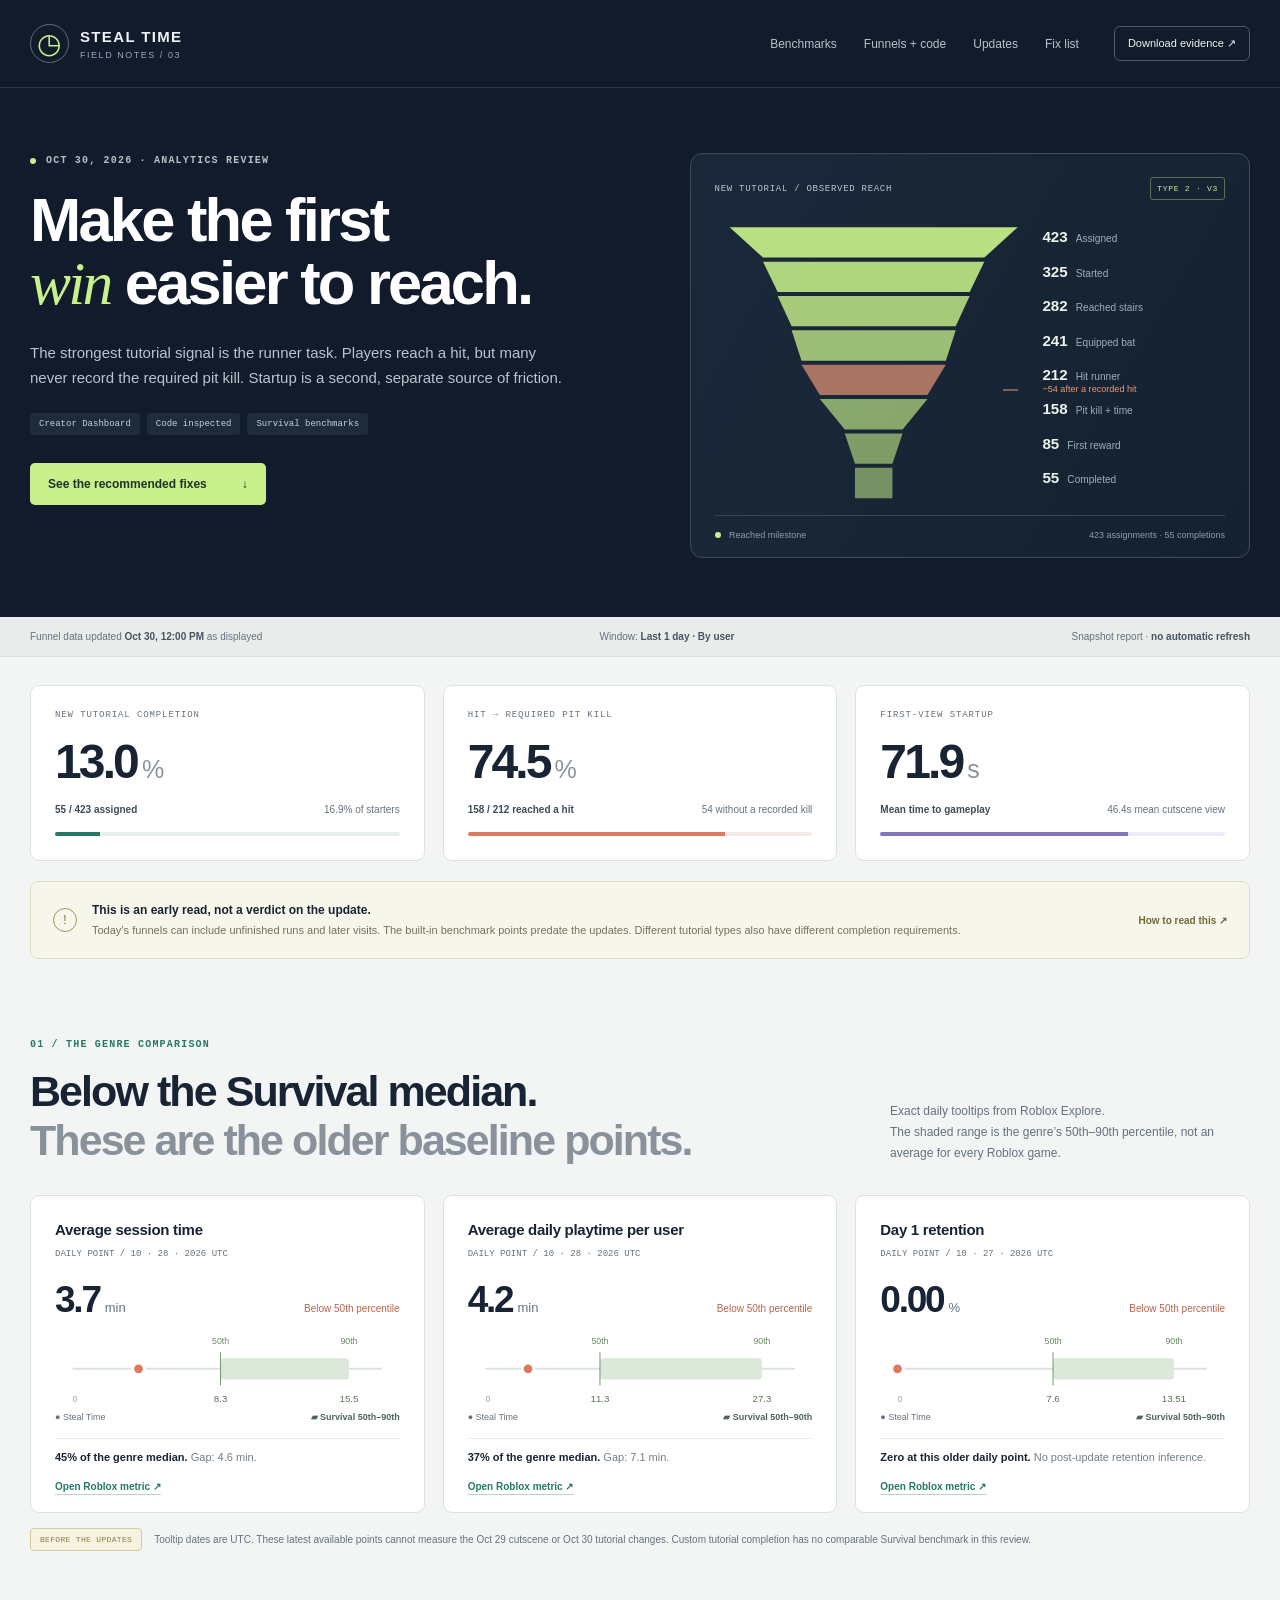
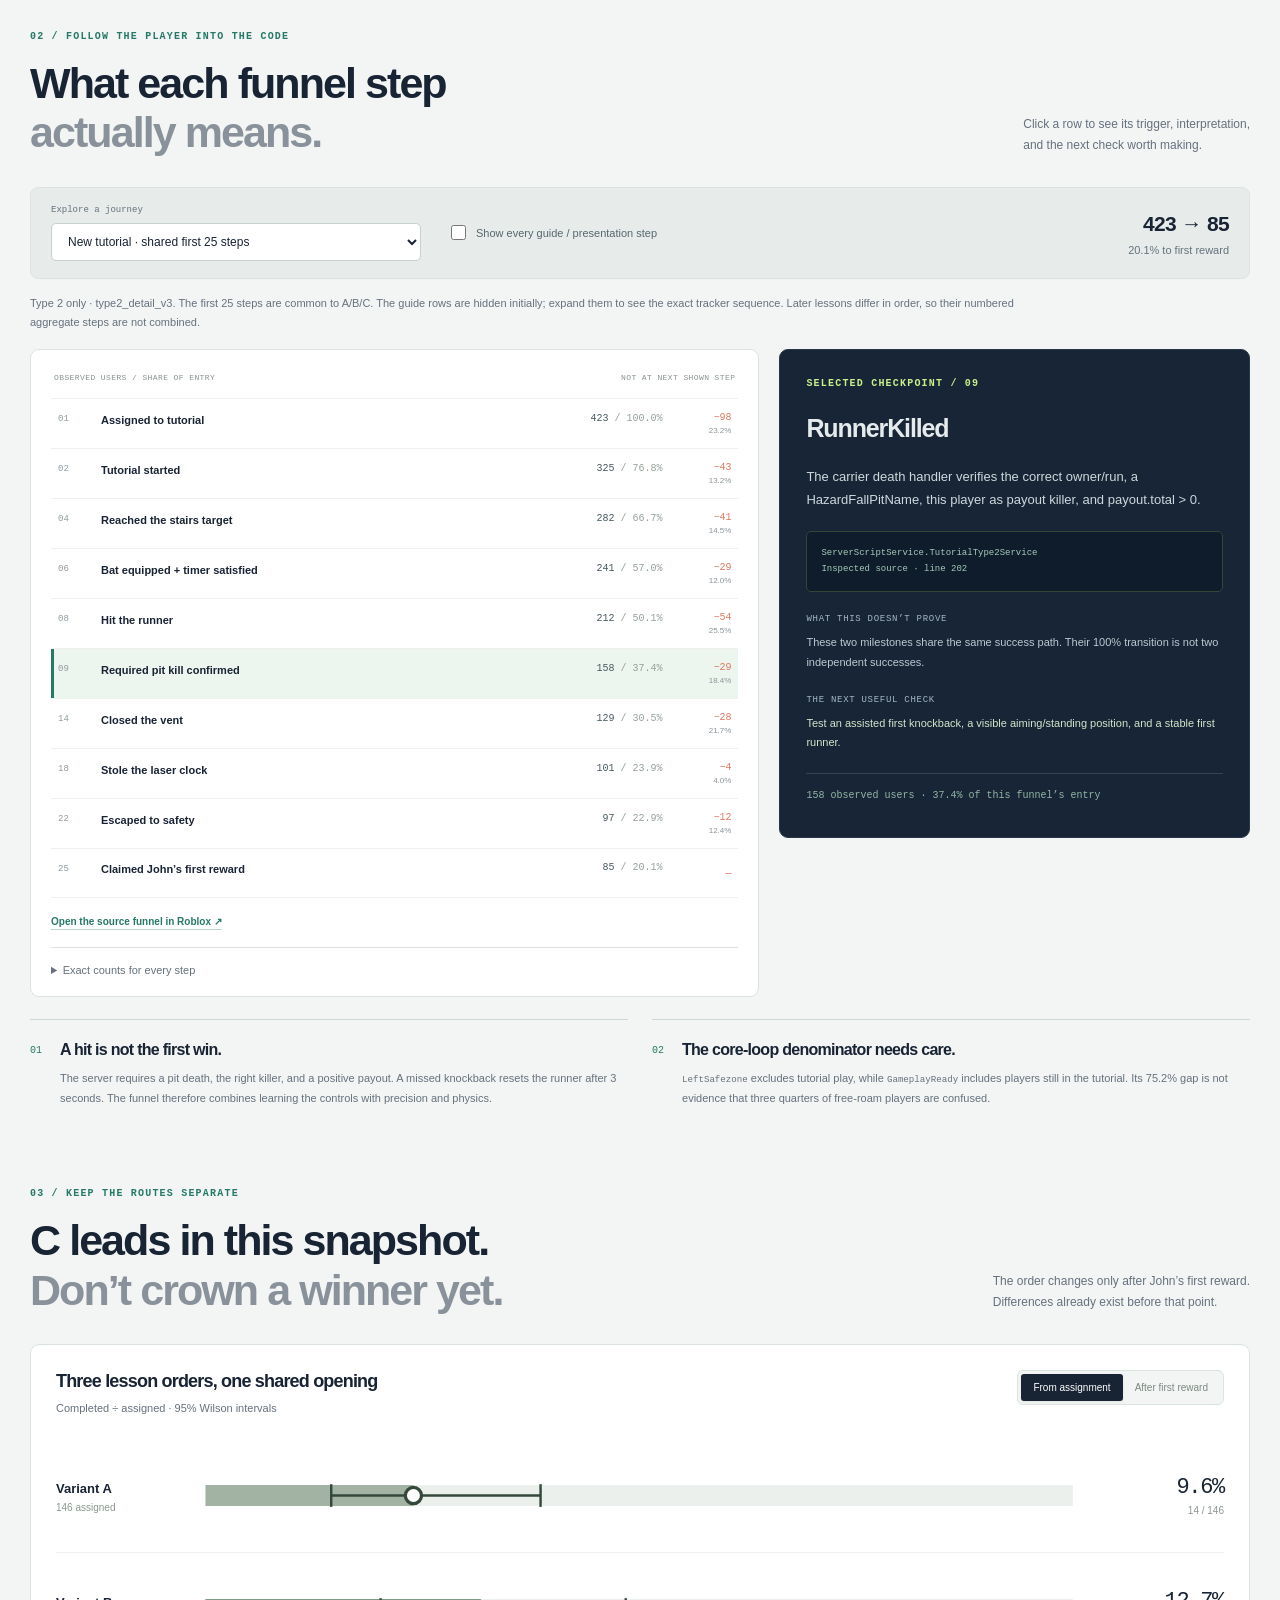
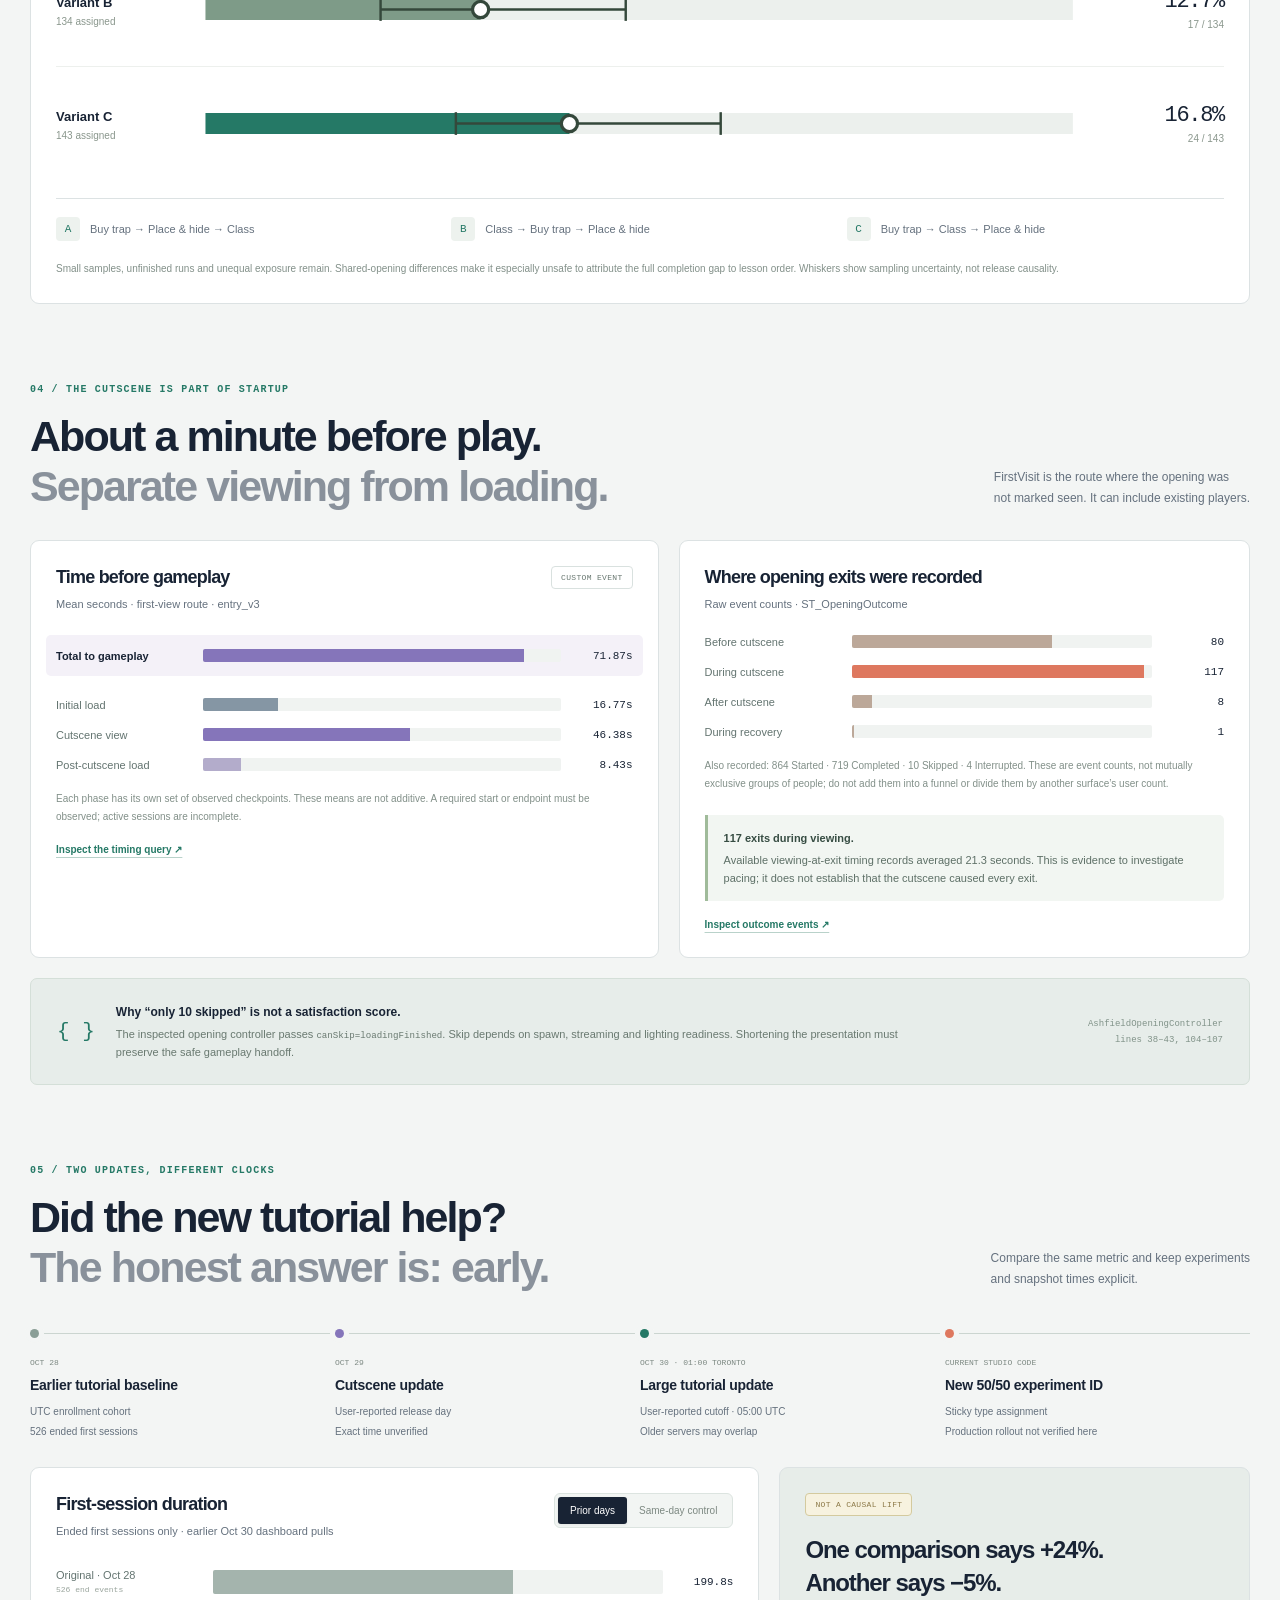
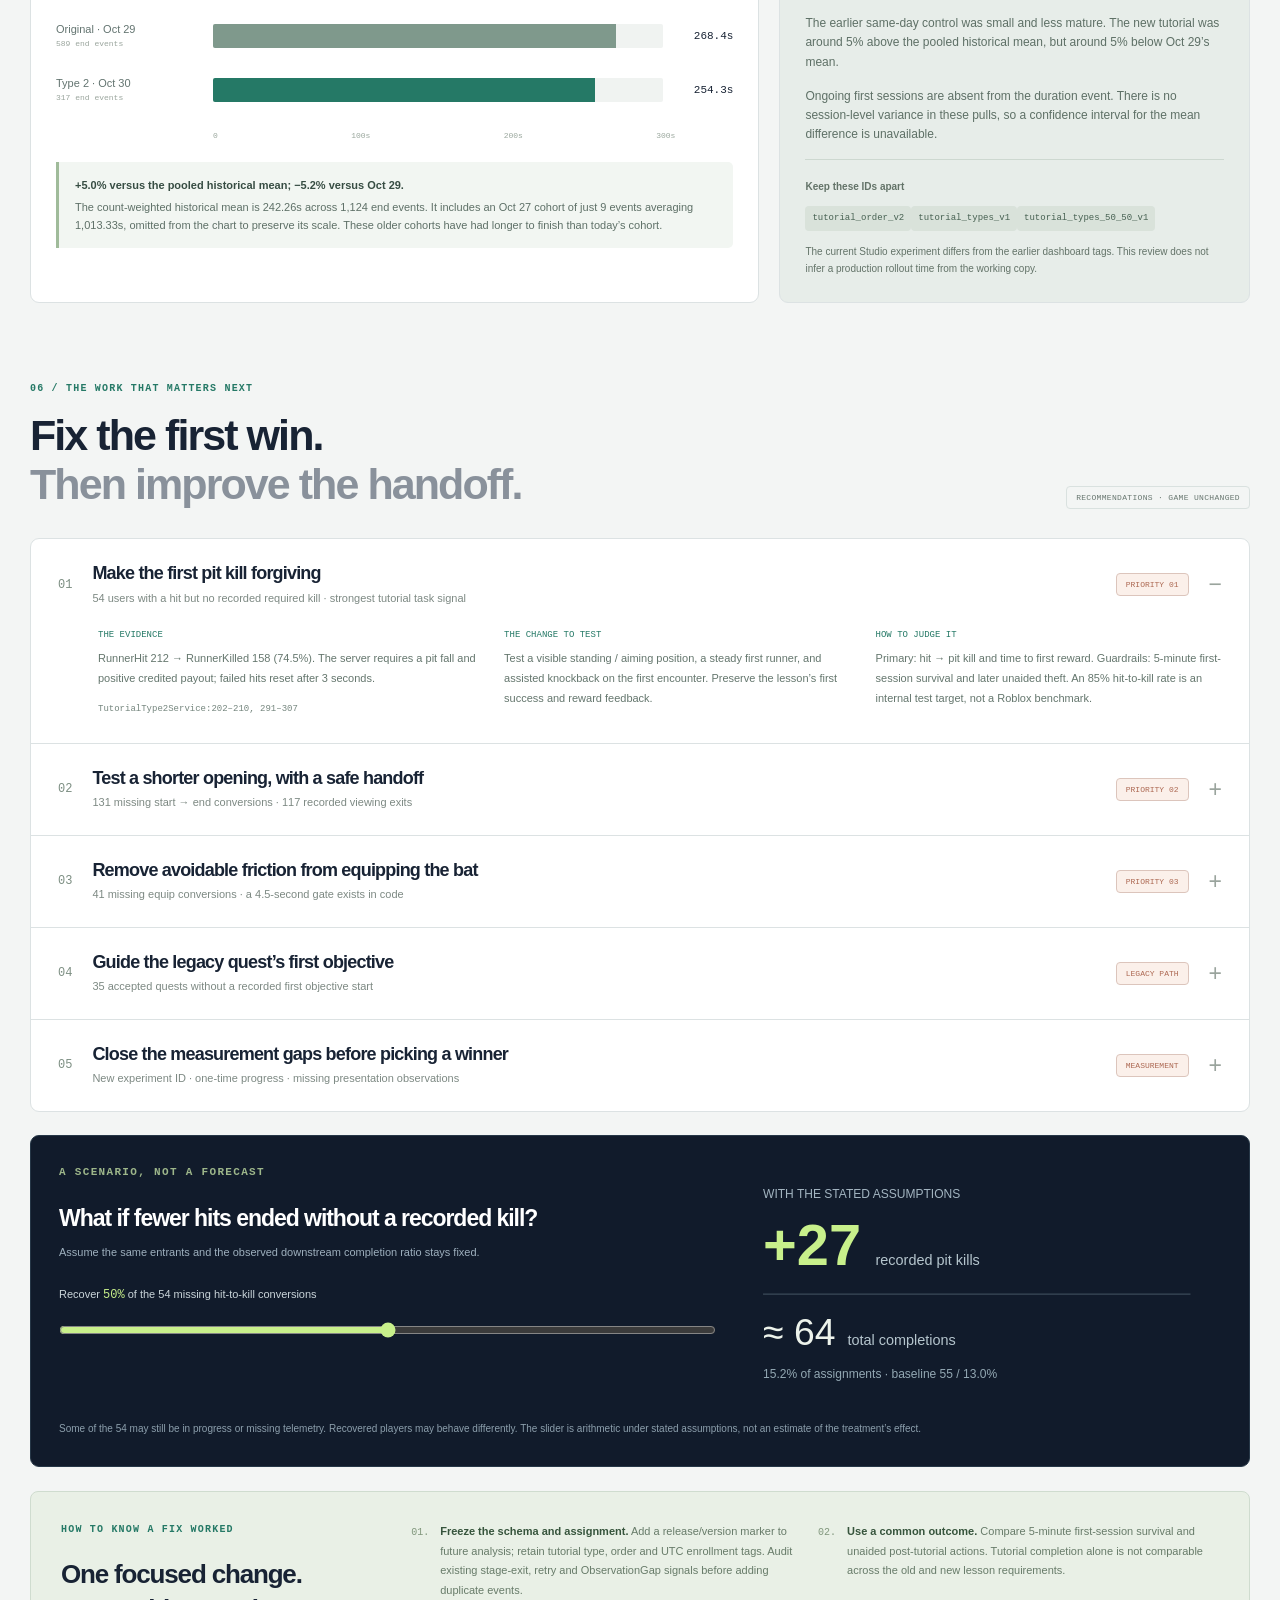
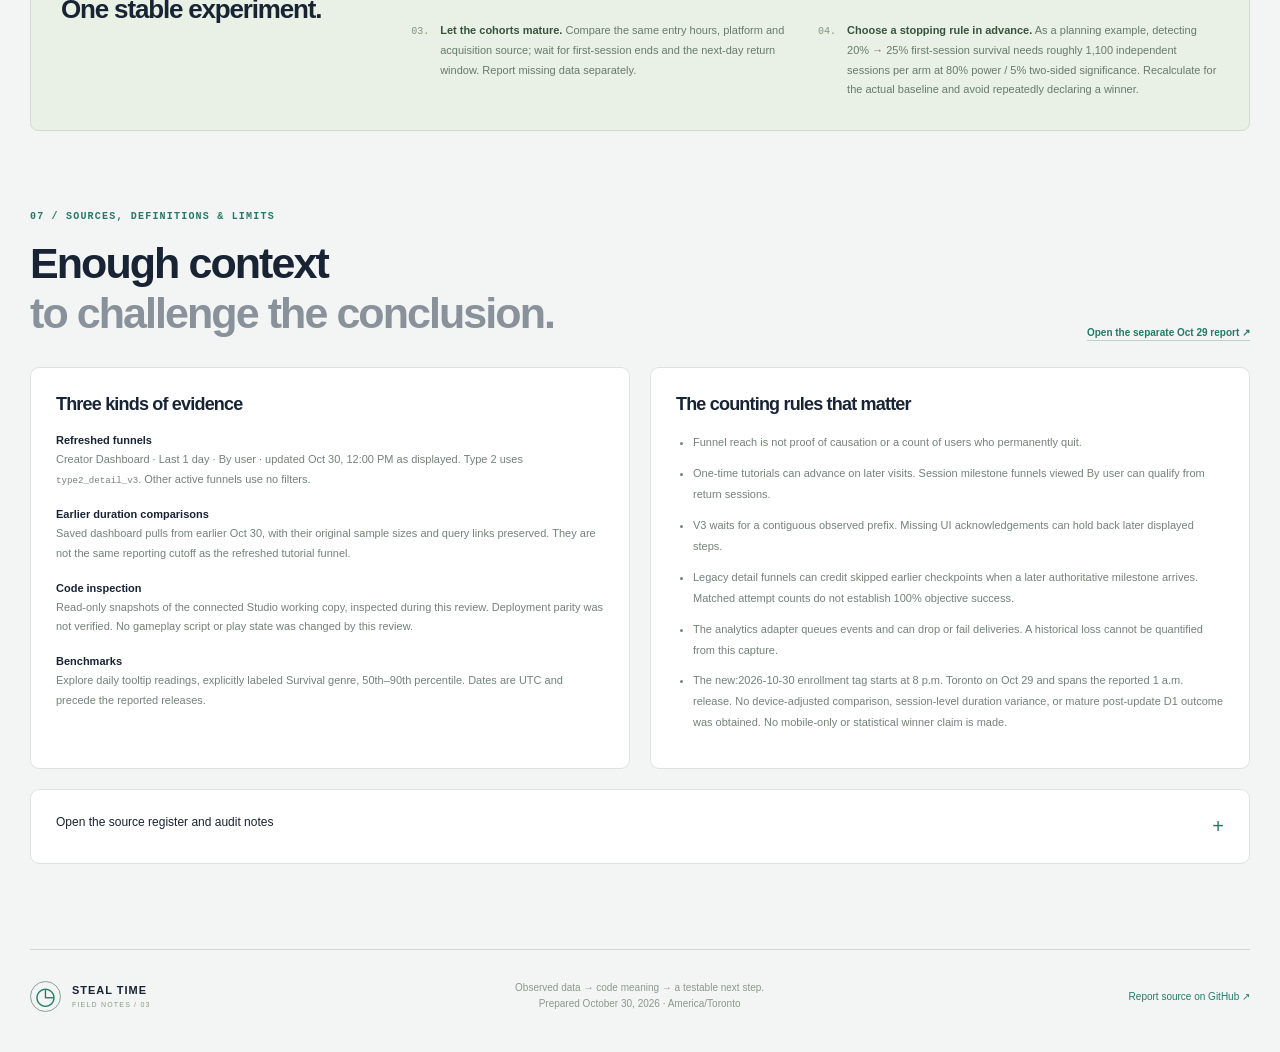
==== commit 0f610d28: "Clarify release-hour cohort overlap and timing denominators" ====
--- a/oct30/index.html
+++ b/oct30/index.html
@@ -47,7 +47,7 @@
 
 <section id="opening" class="section">
   <div class="section-head"><div><p class="eyebrow">04 / THE CUTSCENE IS PART OF STARTUP</p><h2>About a minute before play.<br><span>Separate viewing from loading.</span></h2></div><p class="section-description">FirstVisit is the route where the opening was<br>not marked seen. It can include existing players.</p></div>
-  <div class="opening-grid"><article class="panel"><div class="panel-head"><div><h3>Time before gameplay</h3><p>Mean seconds · first-view route · entry_v3</p></div><span class="mini-pill">CUSTOM EVENT</span></div><div id="timing-chart"></div><p class="chart-note">Each phase has its own set of observed checkpoints. These means are not additive. A required start or endpoint must be observed; active sessions are incomplete.</p><a id="timing-source" class="source-link" target="_blank" rel="noreferrer">Inspect the timing query ↗</a></article><article class="panel"><div class="panel-head"><div><h3>Where opening exits were recorded</h3><p>Raw event counts · ST_OpeningOutcome</p></div></div><div id="opening-exits"></div><div class="small-insight"><strong>117 exits during viewing.</strong><p>Those exit records averaged 21.3 seconds of viewing. This is evidence to investigate pacing; it does not establish that the cutscene caused every exit.</p></div><a id="opening-source" class="source-link" target="_blank" rel="noreferrer">Inspect outcome events ↗</a></article></div>
+  <div class="opening-grid"><article class="panel"><div class="panel-head"><div><h3>Time before gameplay</h3><p>Mean seconds · first-view route · entry_v3</p></div><span class="mini-pill">CUSTOM EVENT</span></div><div id="timing-chart"></div><p class="chart-note">Each phase has its own set of observed checkpoints. These means are not additive. A required start or endpoint must be observed; active sessions are incomplete.</p><a id="timing-source" class="source-link" target="_blank" rel="noreferrer">Inspect the timing query ↗</a></article><article class="panel"><div class="panel-head"><div><h3>Where opening exits were recorded</h3><p>Raw event counts · ST_OpeningOutcome</p></div></div><div id="opening-exits"></div><div class="small-insight"><strong>117 exits during viewing.</strong><p>Available viewing-at-exit timing records averaged 21.3 seconds. This is evidence to investigate pacing; it does not establish that the cutscene caused every exit.</p></div><a id="opening-source" class="source-link" target="_blank" rel="noreferrer">Inspect outcome events ↗</a></article></div>
   <div class="code-strip"><span class="code-symbol">{ }</span><div><strong>Why “only 10 skipped” is not a satisfaction score.</strong><p>The inspected opening controller passes <code>canSkip=loadingFinished</code>. Skip depends on spawn, streaming and lighting readiness. Shortening the presentation must preserve the safe gameplay handoff.</p></div><span class="source-file">AshfieldOpeningController<br>lines 38–43, 104–107</span></div>
 </section>
 
@@ -66,7 +66,7 @@
 
 <section id="method" class="section methodology">
   <div class="section-head"><div><p class="eyebrow">07 / SOURCES, DEFINITIONS & LIMITS</p><h2>Enough context<br><span>to challenge the conclusion.</span></h2></div><a href="../" class="source-link">Open the separate Oct 29 report ↗</a></div>
-  <div class="method-grid"><article class="panel"><h3>Three kinds of evidence</h3><dl><dt>Refreshed funnels</dt><dd>Creator Dashboard · Last 1 day · By user · updated Oct 30, 12:00 PM as displayed. Type 2 uses <code>type2_detail_v3</code>. Other active funnels use no filters.</dd><dt>Earlier duration comparisons</dt><dd>Saved dashboard pulls from earlier Oct 30, with their original sample sizes and query links preserved. They are not the same reporting cutoff as the refreshed tutorial funnel.</dd><dt>Code inspection</dt><dd>Read-only snapshots of the connected Studio working copy, inspected during this review. Deployment parity was not verified. No gameplay script or play state was changed by this review.</dd><dt>Benchmarks</dt><dd>Explore daily tooltip readings, explicitly labeled Survival genre, 50th–90th percentile. Dates are UTC and precede the reported releases.</dd></dl></article><article class="panel"><h3>The counting rules that matter</h3><ul><li>Funnel reach is not proof of causation or a count of users who permanently quit.</li><li>One-time tutorials can advance on later visits. Session milestone funnels viewed By user can qualify from return sessions.</li><li>V3 waits for a contiguous observed prefix. Missing UI acknowledgements can hold back later displayed steps.</li><li>Legacy detail funnels can credit skipped earlier checkpoints when a later authoritative milestone arrives. Matched attempt counts do not establish 100% objective success.</li><li>The analytics adapter queues events and can drop or fail deliveries. A historical loss cannot be quantified from this capture.</li><li>No device-adjusted comparison, session-level duration variance, or mature post-update D1 outcome was obtained. No mobile-only or statistical winner claim is made.</li></ul></article></div>
+  <div class="method-grid"><article class="panel"><h3>Three kinds of evidence</h3><dl><dt>Refreshed funnels</dt><dd>Creator Dashboard · Last 1 day · By user · updated Oct 30, 12:00 PM as displayed. Type 2 uses <code>type2_detail_v3</code>. Other active funnels use no filters.</dd><dt>Earlier duration comparisons</dt><dd>Saved dashboard pulls from earlier Oct 30, with their original sample sizes and query links preserved. They are not the same reporting cutoff as the refreshed tutorial funnel.</dd><dt>Code inspection</dt><dd>Read-only snapshots of the connected Studio working copy, inspected during this review. Deployment parity was not verified. No gameplay script or play state was changed by this review.</dd><dt>Benchmarks</dt><dd>Explore daily tooltip readings, explicitly labeled Survival genre, 50th–90th percentile. Dates are UTC and precede the reported releases.</dd></dl></article><article class="panel"><h3>The counting rules that matter</h3><ul><li>Funnel reach is not proof of causation or a count of users who permanently quit.</li><li>One-time tutorials can advance on later visits. Session milestone funnels viewed By user can qualify from return sessions.</li><li>V3 waits for a contiguous observed prefix. Missing UI acknowledgements can hold back later displayed steps.</li><li>Legacy detail funnels can credit skipped earlier checkpoints when a later authoritative milestone arrives. Matched attempt counts do not establish 100% objective success.</li><li>The analytics adapter queues events and can drop or fail deliveries. A historical loss cannot be quantified from this capture.</li><li>The new:2026-10-30 enrollment tag starts at 8 p.m. Toronto on Oct 29 and spans the reported 1 a.m. release. No device-adjusted comparison, session-level duration variance, or mature post-update D1 outcome was obtained. No mobile-only or statistical winner claim is made.</li></ul></article></div>
   <details class="panel source-details"><summary>Open the source register and audit notes <span>+</span></summary><div id="source-register"></div><ul id="audit-notes"></ul><div class="docs"><a href="https://create.roblox.com/docs/production/analytics/analytics-dashboard" target="_blank" rel="noreferrer">Roblox benchmark definitions ↗</a><a href="https://create.roblox.com/docs/production/analytics/funnel-events" target="_blank" rel="noreferrer">Roblox funnel counting rules ↗</a><a href="https://create.roblox.com/docs/production/analytics/engagement" target="_blank" rel="noreferrer">Roblox engagement metrics ↗</a><a href="https://create.roblox.com/docs/discovery-faq" target="_blank" rel="noreferrer">Discovery and benchmark context ↗</a></div></details>
 </section>
 </div>
